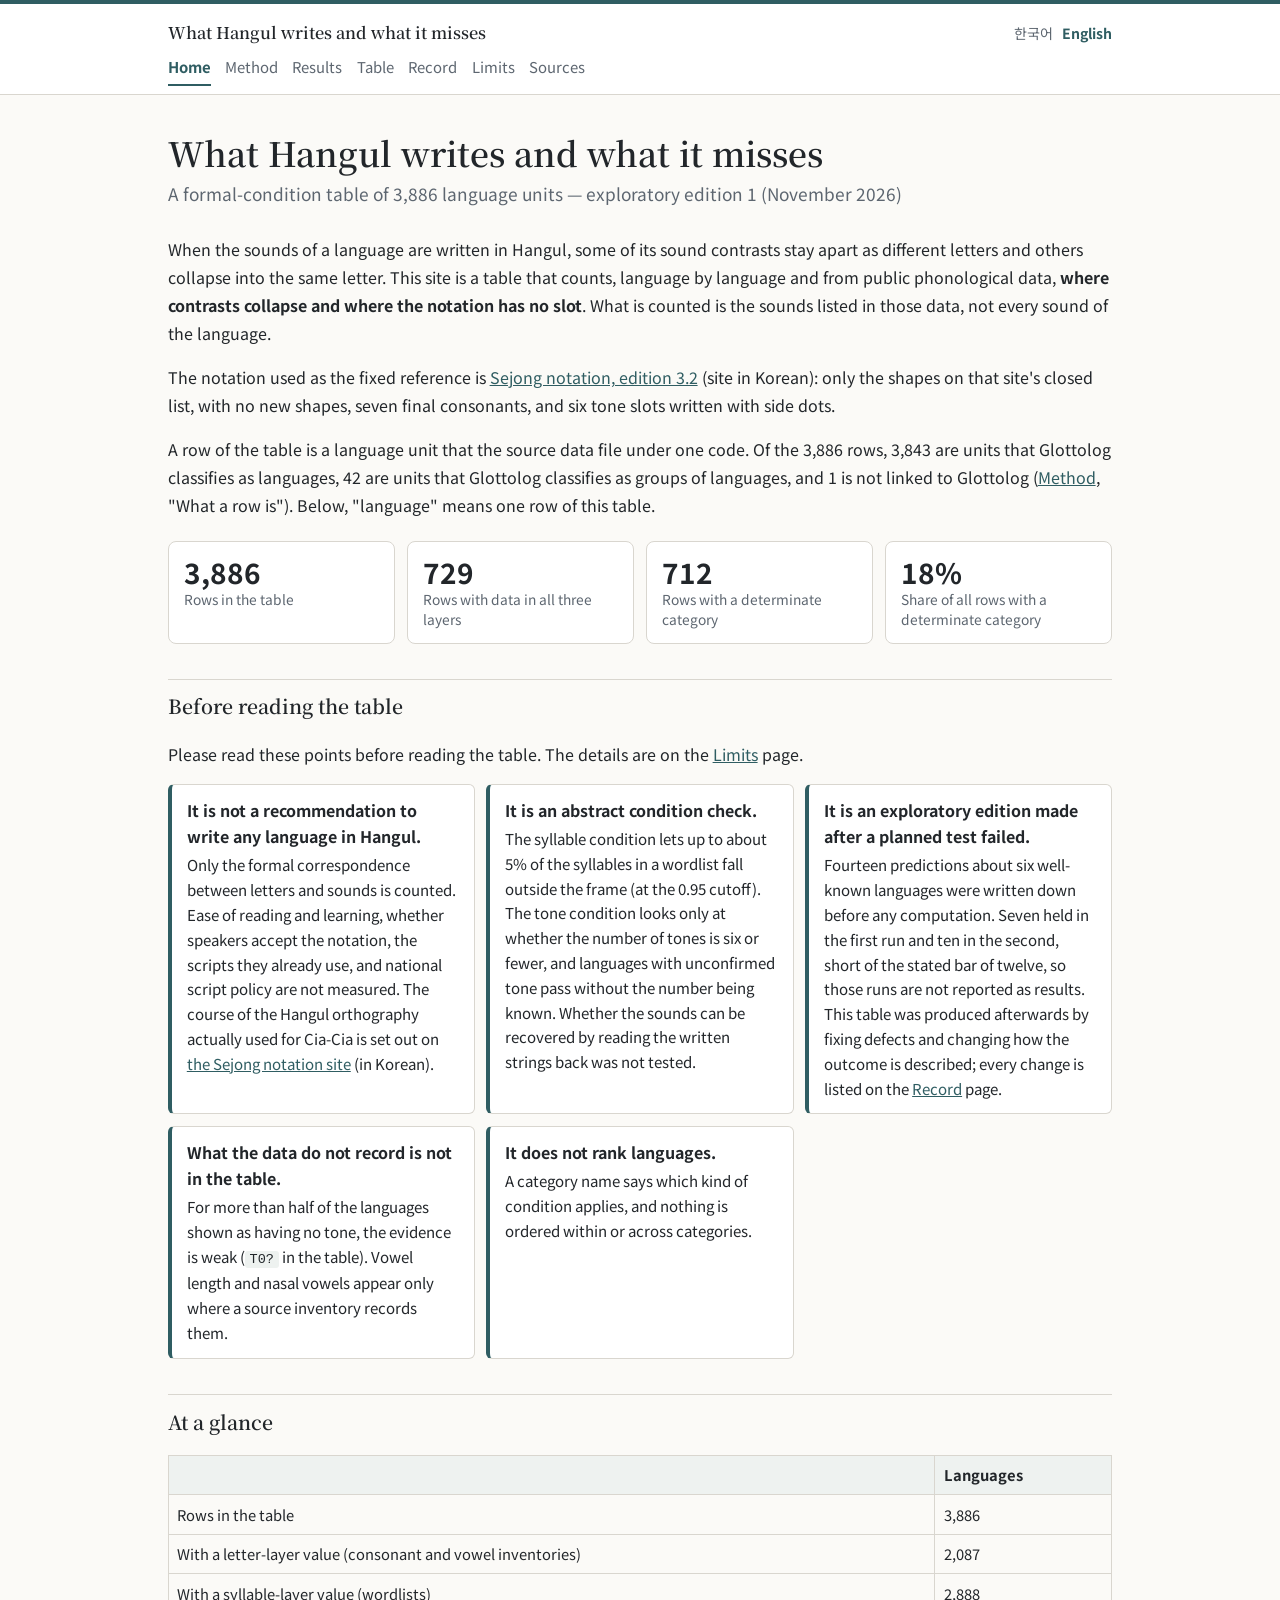
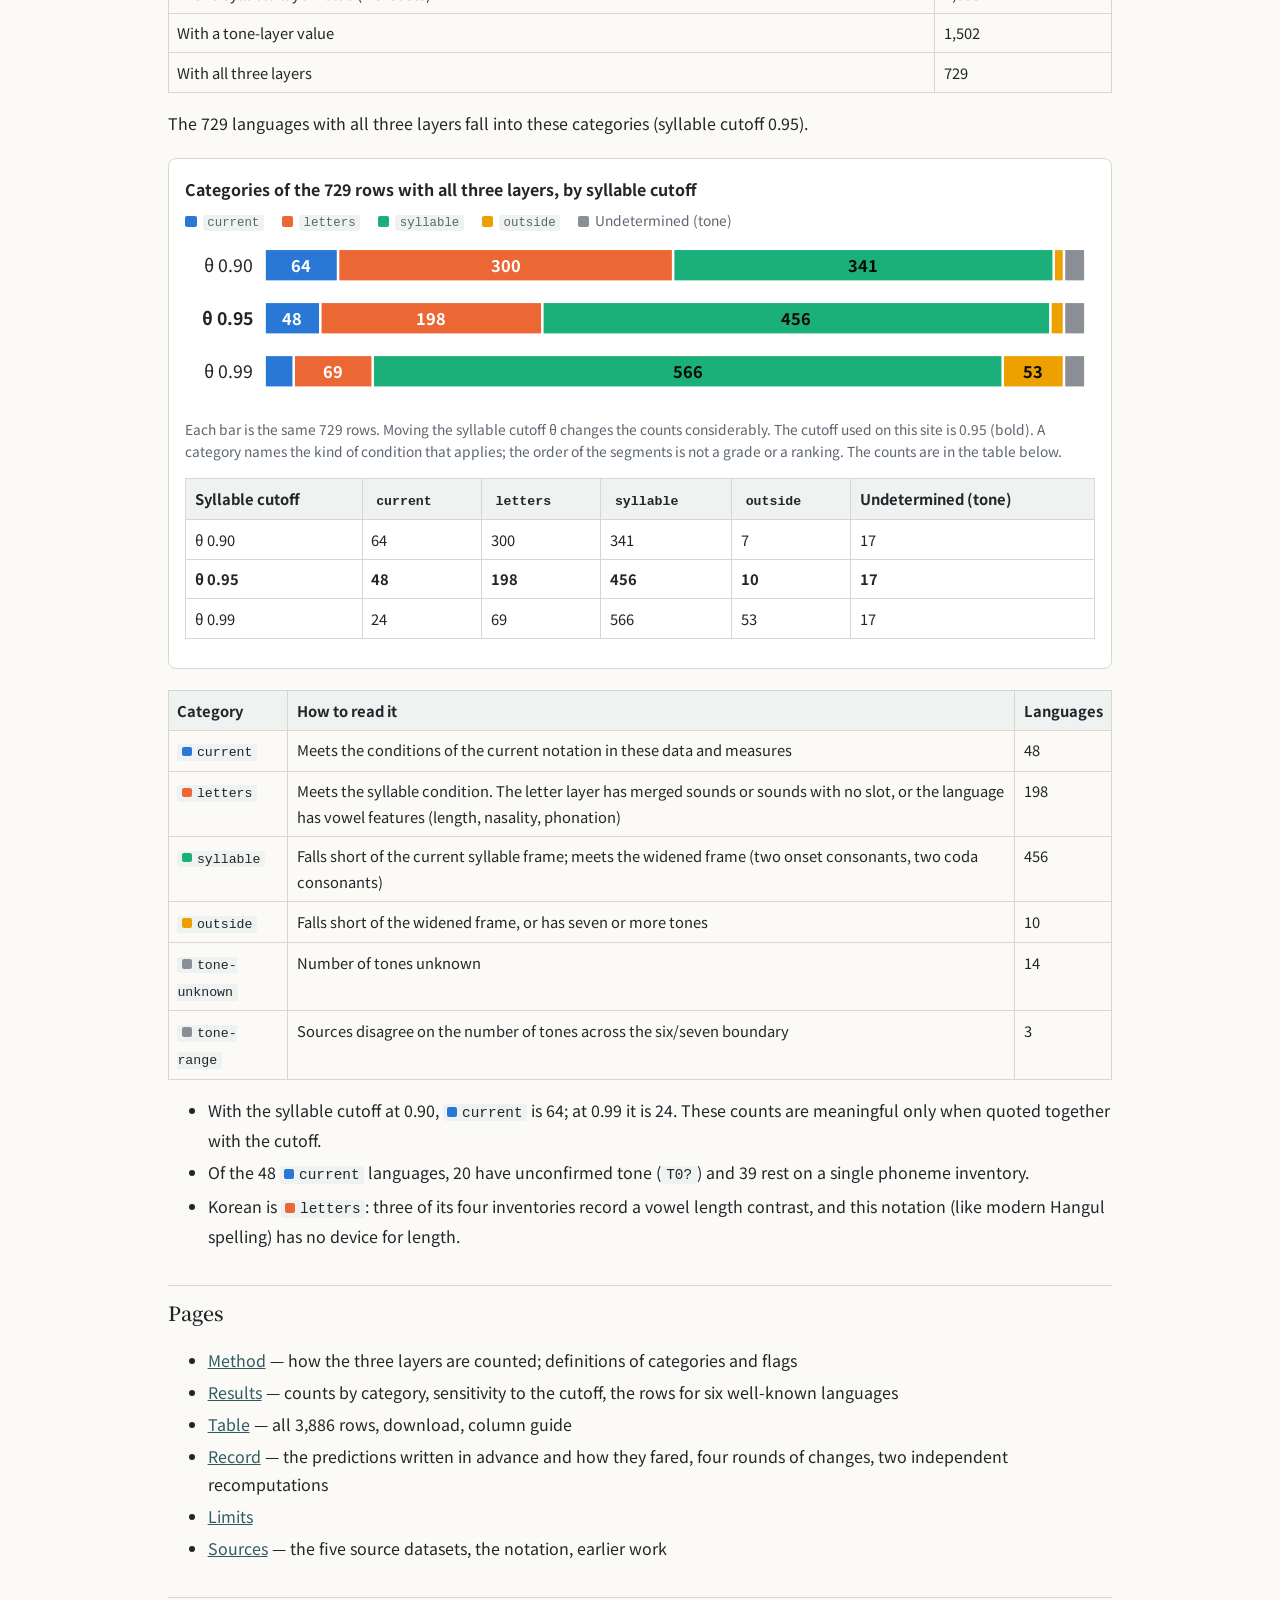
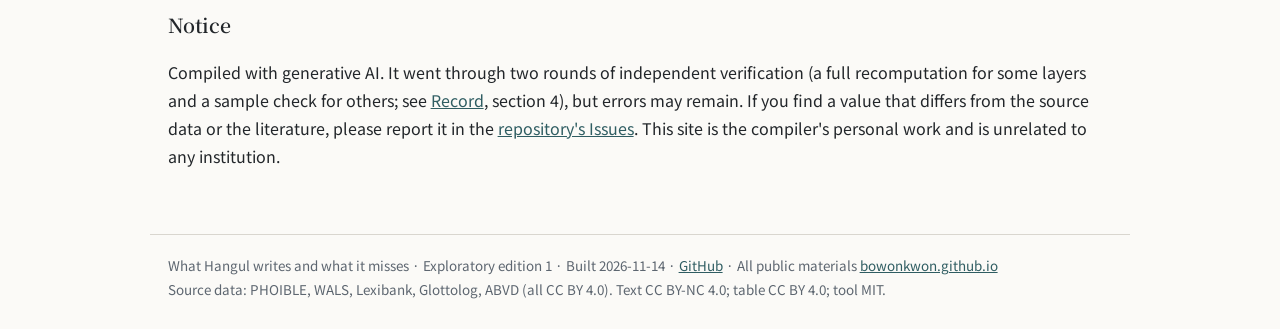
==== docs/en/index.html @ a4bf8be7 "Exploratory edition 1: formal-condition table of 3,886 language units Site (Korean and English), tab" ====
<!DOCTYPE html><html lang="en"><head><meta charset="utf-8"><meta name="viewport" content="width=device-width,initial-scale=1"><title>What Hangul writes and what it misses</title><link rel="preconnect" href="https://fonts.googleapis.com"><link rel="preconnect" href="https://fonts.gstatic.com" crossorigin><link href="https://fonts.googleapis.com/css2?family=Noto+Sans+KR:wght@400;700&family=Noto+Serif+KR:wght@600&display=swap" rel="stylesheet"><link rel="stylesheet" href="../assets/style.css"></head><body class="p-index"><header><div class="top"><a class="site" href="index.html">What Hangul writes and what it misses</a><span class="lang"><a href="../ko/index.html">한국어</a><a href="../en/index.html" class="on">English</a></span></div><nav><a href="index.html" class="on">Home</a><a href="method.html">Method</a><a href="results.html">Results</a><a href="table.html">Table</a><a href="record.html">Record</a><a href="limits.html">Limits</a><a href="sources.html">Sources</a></nav></header><main><h1>What Hangul writes and what it misses</h1><p class="sub">A formal-condition table of 3,886 language units — exploratory edition 1 (November 2026)</p><p>When the sounds of a language are written in Hangul, some of its sound contrasts stay apart as different letters and others collapse into the same letter. This site is a table that counts, language by language and from public phonological data, <strong>where contrasts collapse and where the notation has no slot</strong>. What is counted is the sounds listed in those data, not every sound of the language.</p>
<p>The notation used as the fixed reference is <a href="https://bowonkwon.github.io/Legal-Language-Handbooks/sejong/">Sejong notation, edition 3.2</a> (site in Korean): only the shapes on that site's closed list, with no new shapes, seven final consonants, and six tone slots written with side dots.</p>
<p>A row of the table is a language unit that the source data file under one code. Of the 3,886 rows, 3,843 are units that Glottolog classifies as languages, 42 are units that Glottolog classifies as groups of languages, and 1 is not linked to Glottolog (<a href="method.html">Method</a>, "What a row is"). Below, "language" means one row of this table.</p>
<div class="tiles"><div class="tile"><b>3,886</b><span>Rows in the table</span></div><div class="tile"><b>729</b><span>Rows with data in all three layers</span></div><div class="tile"><b>712</b><span>Rows with a determinate category</span></div><div class="tile"><b>18%</b><span>Share of all rows with a determinate category</span></div></div>
<h2>Before reading the table</h2>
<p>Please read these points before reading the table. The details are on the <a href="limits.html">Limits</a> page.</p>
<ul class="cards">
<li><strong>It is not a recommendation to write any language in Hangul.</strong> Only the formal correspondence between letters and sounds is counted. Ease of reading and learning, whether speakers accept the notation, the scripts they already use, and national script policy are not measured. The course of the Hangul orthography actually used for Cia-Cia is set out on <a href="https://bowonkwon.github.io/Legal-Language-Handbooks/sejong/geokkuro.html">the Sejong notation site</a> (in Korean).</li>
<li><strong>It is an abstract condition check.</strong> The syllable condition lets up to about 5% of the syllables in a wordlist fall outside the frame (at the 0.95 cutoff). The tone condition looks only at whether the number of tones is six or fewer, and languages with unconfirmed tone pass without the number being known. Whether the sounds can be recovered by reading the written strings back was not tested.</li>
<li><strong>It is an exploratory edition made after a planned test failed.</strong> Fourteen predictions about six well-known languages were written down before any computation. Seven held in the first run and ten in the second, short of the stated bar of twelve, so those runs are not reported as results. This table was produced afterwards by fixing defects and changing how the outcome is described; every change is listed on the <a href="record.html">Record</a> page.</li>
<li><strong>What the data do not record is not in the table.</strong> For more than half of the languages shown as having no tone, the evidence is weak (<code>T0?</code> in the table). Vowel length and nasal vowels appear only where a source inventory records them.</li>
<li><strong>It does not rank languages.</strong> A category name says which kind of condition applies, and nothing is ordered within or across categories.</li>
</ul>
<h2>At a glance</h2>
<div class="tw"><table>
<thead>
<tr>
<th></th>
<th>Languages</th>
</tr>
</thead>
<tbody>
<tr>
<td>Rows in the table</td>
<td>3,886</td>
</tr>
<tr>
<td>With a letter-layer value (consonant and vowel inventories)</td>
<td>2,087</td>
</tr>
<tr>
<td>With a syllable-layer value (wordlists)</td>
<td>2,888</td>
</tr>
<tr>
<td>With a tone-layer value</td>
<td>1,502</td>
</tr>
<tr>
<td>With all three layers</td>
<td>729</td>
</tr>
</tbody>
</table></div>
<p>The 729 languages with all three layers fall into these categories (syllable cutoff 0.95).</p>
<div class="fig"><h3>Categories of the 729 rows with all three layers, by syllable cutoff</h3><div class="legend"><span><i class="sw" style="background:#2a78d6"></i><code>current</code></span><span><i class="sw" style="background:#eb6834"></i><code>letters</code></span><span><i class="sw" style="background:#1baf7a"></i><code>syllable</code></span><span><i class="sw" style="background:#eda100"></i><code>outside</code></span><span><i class="sw" style="background:#8a8f96"></i>Undetermined (tone)</span></div><svg viewBox="0 0 720 130" role="img" aria-label="Categories of the 729 rows with all three layers, by syllable cutoff"><text x="54" y="21.0" text-anchor="end" font-size="14" fill="#22262a">θ 0.90</text><rect x="64.000" y="4" width="56.187" height="24" fill="#2a78d6"><title>current: 64 (θ 0.90)</title></rect><text x="92.1" y="21.0" text-anchor="middle" font-size="13" font-weight="700" fill="#ffffff" pointer-events="none">64</text><rect x="122.187" y="4" width="263.374" height="24" fill="#eb6834"><title>letters: 300 (θ 0.90)</title></rect><text x="253.9" y="21.0" text-anchor="middle" font-size="13" font-weight="700" fill="#ffffff" pointer-events="none">300</text><rect x="387.561" y="4" width="299.369" height="24" fill="#1baf7a"><title>syllable: 341 (θ 0.90)</title></rect><text x="537.2" y="21.0" text-anchor="middle" font-size="13" font-weight="700" fill="#0b0b0b" pointer-events="none">341</text><rect x="688.930" y="4" width="6.145" height="24" fill="#eda100"><title>outside: 7 (θ 0.90)</title></rect><rect x="697.075" y="4" width="14.925" height="24" fill="#8a8f96"><title>Undetermined (tone): 17 (θ 0.90)</title></rect><text x="54" y="63.0" text-anchor="end" font-size="14" fill="#22262a" font-weight="700">θ 0.95</text><rect x="64.000" y="46" width="42.140" height="24" fill="#2a78d6"><title>current: 48 (θ 0.95)</title></rect><text x="85.1" y="63.0" text-anchor="middle" font-size="13" font-weight="700" fill="#ffffff" pointer-events="none">48</text><rect x="108.140" y="46" width="173.827" height="24" fill="#eb6834"><title>letters: 198 (θ 0.95)</title></rect><text x="195.1" y="63.0" text-anchor="middle" font-size="13" font-weight="700" fill="#ffffff" pointer-events="none">198</text><rect x="283.967" y="46" width="400.329" height="24" fill="#1baf7a"><title>syllable: 456 (θ 0.95)</title></rect><text x="484.1" y="63.0" text-anchor="middle" font-size="13" font-weight="700" fill="#0b0b0b" pointer-events="none">456</text><rect x="686.296" y="46" width="8.779" height="24" fill="#eda100"><title>outside: 10 (θ 0.95)</title></rect><rect x="697.075" y="46" width="14.925" height="24" fill="#8a8f96"><title>Undetermined (tone): 17 (θ 0.95)</title></rect><text x="54" y="105.0" text-anchor="end" font-size="14" fill="#22262a">θ 0.99</text><rect x="64.000" y="88" width="21.070" height="24" fill="#2a78d6"><title>current: 24 (θ 0.99)</title></rect><rect x="87.070" y="88" width="60.576" height="24" fill="#eb6834"><title>letters: 69 (θ 0.99)</title></rect><text x="117.4" y="105.0" text-anchor="middle" font-size="13" font-weight="700" fill="#ffffff" pointer-events="none">69</text><rect x="149.646" y="88" width="496.900" height="24" fill="#1baf7a"><title>syllable: 566 (θ 0.99)</title></rect><text x="398.1" y="105.0" text-anchor="middle" font-size="13" font-weight="700" fill="#0b0b0b" pointer-events="none">566</text><rect x="648.546" y="88" width="46.529" height="24" fill="#eda100"><title>outside: 53 (θ 0.99)</title></rect><text x="671.8" y="105.0" text-anchor="middle" font-size="13" font-weight="700" fill="#0b0b0b" pointer-events="none">53</text><rect x="697.075" y="88" width="14.925" height="24" fill="#8a8f96"><title>Undetermined (tone): 17 (θ 0.99)</title></rect></svg><p class="cap">Each bar is the same 729 rows. Moving the syllable cutoff θ changes the counts considerably. The cutoff used on this site is 0.95 (bold). A category names the kind of condition that applies; the order of the segments is not a grade or a ranking. The counts are in the table below.</p><div class="tw"><table><thead><tr><th>Syllable cutoff</th><th><code>current</code></th><th><code>letters</code></th><th><code>syllable</code></th><th><code>outside</code></th><th>Undetermined (tone)</th></tr></thead><tbody><tr><td>θ 0.90</td><td>64</td><td>300</td><td>341</td><td>7</td><td>17</td></tr><tr><td><strong>θ 0.95</strong></td><td><strong>48</strong></td><td><strong>198</strong></td><td><strong>456</strong></td><td><strong>10</strong></td><td><strong>17</strong></td></tr><tr><td>θ 0.99</td><td>24</td><td>69</td><td>566</td><td>53</td><td>17</td></tr></tbody></table></div></div>
<div class="tw"><table>
<thead>
<tr>
<th>Category</th>
<th>How to read it</th>
<th>Languages</th>
</tr>
</thead>
<tbody>
<tr>
<td><code class="cat c-current">current</code></td>
<td>Meets the conditions of the current notation in these data and measures</td>
<td>48</td>
</tr>
<tr>
<td><code class="cat c-letters">letters</code></td>
<td>Meets the syllable condition. The letter layer has merged sounds or sounds with no slot, or the language has vowel features (length, nasality, phonation)</td>
<td>198</td>
</tr>
<tr>
<td><code class="cat c-syllable">syllable</code></td>
<td>Falls short of the current syllable frame; meets the widened frame (two onset consonants, two coda consonants)</td>
<td>456</td>
</tr>
<tr>
<td><code class="cat c-outside">outside</code></td>
<td>Falls short of the widened frame, or has seven or more tones</td>
<td>10</td>
</tr>
<tr>
<td><code class="cat c-tone-unknown">tone-unknown</code></td>
<td>Number of tones unknown</td>
<td>14</td>
</tr>
<tr>
<td><code class="cat c-tone-range">tone-range</code></td>
<td>Sources disagree on the number of tones across the six/seven boundary</td>
<td>3</td>
</tr>
</tbody>
</table></div>
<ul>
<li>With the syllable cutoff at 0.90, <code class="cat c-current">current</code> is 64; at 0.99 it is 24. These counts are meaningful only when quoted together with the cutoff.</li>
<li>Of the 48 <code class="cat c-current">current</code> languages, 20 have unconfirmed tone (<code>T0?</code>) and 39 rest on a single phoneme inventory.</li>
<li>Korean is <code class="cat c-letters">letters</code>: three of its four inventories record a vowel length contrast, and this notation (like modern Hangul spelling) has no device for length.</li>
</ul>
<h2>Pages</h2>
<ul>
<li><a href="method.html">Method</a> — how the three layers are counted; definitions of categories and flags</li>
<li><a href="results.html">Results</a> — counts by category, sensitivity to the cutoff, the rows for six well-known languages</li>
<li><a href="table.html">Table</a> — all 3,886 rows, download, column guide</li>
<li><a href="record.html">Record</a> — the predictions written in advance and how they fared, four rounds of changes, two independent recomputations</li>
<li><a href="limits.html">Limits</a></li>
<li><a href="sources.html">Sources</a> — the five source datasets, the notation, earlier work</li>
</ul>
<h2>Notice</h2>
<p>Compiled with generative AI. It went through two rounds of independent verification (a full recomputation for some layers and a sample check for others; see <a href="record.html">Record</a>, section 4), but errors may remain. If you find a value that differs from the source data or the literature, please report it in the <a href="https://github.com/BowonKwon/Hangul-Notation-Conditions/issues">repository's Issues</a>. This site is the compiler's personal work and is unrelated to any institution.</p></main><footer>What Hangul writes and what it misses · Exploratory edition 1 · Built 2026-11-14 · <a href="https://github.com/BowonKwon/Hangul-Notation-Conditions">GitHub</a> · All public materials <a href="https://bowonkwon.github.io/en/">bowonkwon.github.io</a><br>Source data: PHOIBLE, WALS, Lexibank, Glottolog, ABVD (all CC BY 4.0). Text CC BY-NC 4.0; table CC BY 4.0; tool MIT.</footer></body></html>
---- docs/assets/style.css ----
:root{--bg:#fbfaf7;--fg:#22262a;--mut:#5d6670;--line:#d9d6cf;--acc:#2f5d62;--soft:#eef2f0;--warn:#7a4b12}
*{box-sizing:border-box}html{-webkit-text-size-adjust:100%}
body{margin:0;background:var(--bg);color:var(--fg);font-family:'Noto Sans KR',system-ui,-apple-system,'Segoe UI',sans-serif;line-height:1.75;font-size:16px}
header{border-bottom:1px solid var(--line);background:#fff}
.top{max-width:980px;margin:0 auto;padding:.9rem 1.1rem .2rem;display:flex;flex-wrap:wrap;gap:.4rem 1rem;align-items:baseline;justify-content:space-between}
.top .site{font-family:'Noto Serif KR',serif;font-weight:600;font-size:1.02rem;color:var(--fg);text-decoration:none}
.top .lang a{color:var(--mut);font-size:.88rem;text-decoration:none;margin-left:.6rem}.top .lang a.on{color:var(--acc);font-weight:700}
nav{max-width:980px;margin:0 auto;padding:0 1.1rem .5rem;display:flex;flex-wrap:wrap;gap:.1rem .9rem}
nav a{color:var(--mut);text-decoration:none;font-size:.93rem;padding:.25rem 0;border-bottom:2px solid transparent}
nav a.on{color:var(--acc);border-bottom-color:var(--acc);font-weight:700}
main{max-width:980px;margin:0 auto;padding:1.4rem 1.1rem 3rem}
h1{font-family:'Noto Serif KR',serif;font-weight:600;font-size:1.7rem;line-height:1.35;margin:.4rem 0 .2rem}
.sub{color:var(--mut);margin:0 0 1.6rem}
h2{font-family:'Noto Serif KR',serif;font-weight:600;font-size:1.22rem;margin:2.2rem 0 .6rem;padding-top:.6rem;border-top:1px solid var(--line)}
a{color:var(--acc)}code{background:var(--soft);padding:.05rem .3rem;border-radius:3px;font-size:.9em;font-family:ui-monospace,Consolas,monospace;word-break:break-word}
.tw{overflow-x:auto;margin:1rem 0}table{border-collapse:collapse;font-size:.92rem;min-width:100%}
th,td{border:1px solid var(--line);padding:.4rem .55rem;text-align:left;vertical-align:top}th{background:var(--soft);font-weight:700}
li{margin:.25rem 0}strong{font-weight:700}
footer{max-width:980px;margin:0 auto;padding:1.2rem 1.1rem 2.5rem;color:var(--mut);font-size:.84rem;border-top:1px solid var(--line)}
.ctl{display:flex;flex-wrap:wrap;gap:.5rem .8rem;align-items:center;margin:1rem 0 .4rem;font-size:.9rem}
.ctl input[type=search],.ctl select{font:inherit;padding:.3rem .45rem;border:1px solid var(--line);border-radius:4px;background:#fff;max-width:100%}
.ctl button{font:inherit;padding:.3rem .7rem;border:1px solid var(--line);border-radius:4px;background:#fff;cursor:pointer}
#tinfo{color:var(--mut);font-size:.86rem;margin:.2rem 0 .4rem}#tbl td{white-space:nowrap;font-size:.84rem}#tbl td.w{white-space:normal;min-width:11rem}
header{border-top:4px solid var(--acc)}
.p-index h1{font-size:2.1rem;margin-top:.8rem}.p-index .sub{font-size:1.05rem}
.p-index main>p:first-of-type{font-size:1.08rem}
.tiles{display:grid;grid-template-columns:repeat(auto-fit,minmax(160px,1fr));gap:.7rem;margin:1.4rem 0}
.tile{background:#fff;border:1px solid var(--line);border-radius:8px;padding:.8rem .95rem}
.tile b{display:block;font-size:1.75rem;font-weight:700;line-height:1.25;font-variant-numeric:tabular-nums;color:var(--fg)}
.tile span{color:var(--mut);font-size:.86rem;line-height:1.45;display:block}
ul.cards{list-style:none;padding:0;margin:1rem 0;display:grid;grid-template-columns:repeat(auto-fit,minmax(290px,1fr));gap:.7rem}
ul.cards li{background:#fff;border:1px solid var(--line);border-left:4px solid var(--acc);border-radius:6px;padding:.75rem .95rem;margin:0;font-size:.94rem;line-height:1.65}
ul.cards li>strong:first-child{display:block;margin-bottom:.25rem;font-size:1rem}
.fig{background:#fff;border:1px solid var(--line);border-radius:8px;padding:1rem 1.05rem .85rem;margin:1.3rem 0}
.fig h3{margin:0 0 .35rem;font-size:1rem;font-weight:700}
.fig svg{display:block;width:100%;height:auto}
.fig .cap{color:var(--mut);font-size:.86rem;margin:.6rem 0 0;line-height:1.6}
.legend{display:flex;flex-wrap:wrap;gap:.25rem 1.1rem;font-size:.86rem;color:var(--mut);margin:.2rem 0 .6rem}
.sw{display:inline-block;width:.72rem;height:.72rem;border-radius:2px;margin-right:.35rem;vertical-align:-1px}.sw.dot{border-radius:50%}.sw.dot.sm{width:.5rem;height:.5rem}
.mrow{margin:.5rem 0}.mtop{display:flex;justify-content:space-between;gap:1rem;font-size:.92rem}.mtop .v{font-variant-numeric:tabular-nums;font-weight:700}
.track{background:var(--soft);height:14px;border-radius:0 4px 4px 0;margin-top:.15rem}.bar{background:#2a78d6;height:14px;border-radius:0 4px 4px 0}
code.cat::before{content:'';display:inline-block;width:.6rem;height:.6rem;border-radius:2px;margin-right:.32rem;background:var(--c,#c9ccd0)}
.c-current{--c:#2a78d6}.c-letters{--c:#eb6834}.c-syllable{--c:#1baf7a}.c-outside{--c:#eda100}.c-tone-unknown,.c-tone-range{--c:#8a8f96}.c-partial{--c:#c9ccd0}
@media (max-width:480px){h1{font-size:1.4rem}body{font-size:15px}.p-index h1{font-size:1.55rem}.tile b{font-size:1.4rem}}
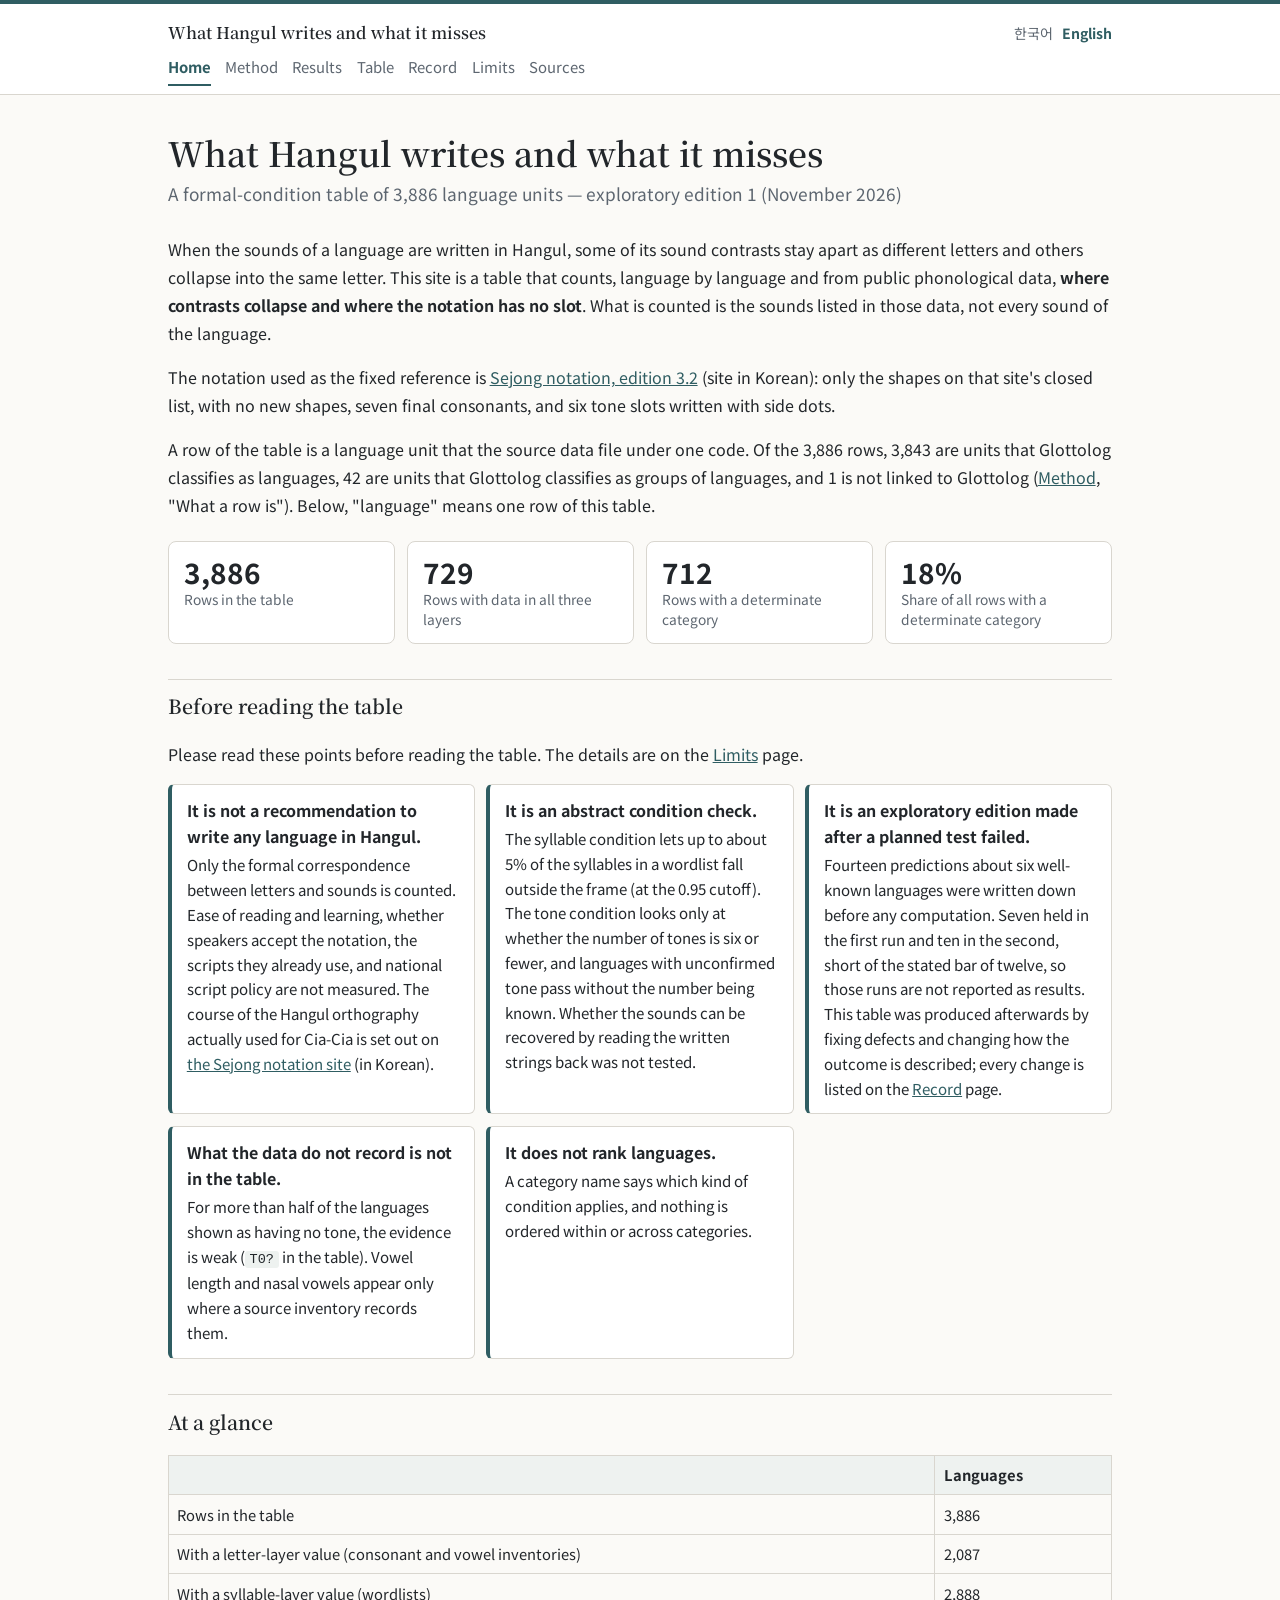
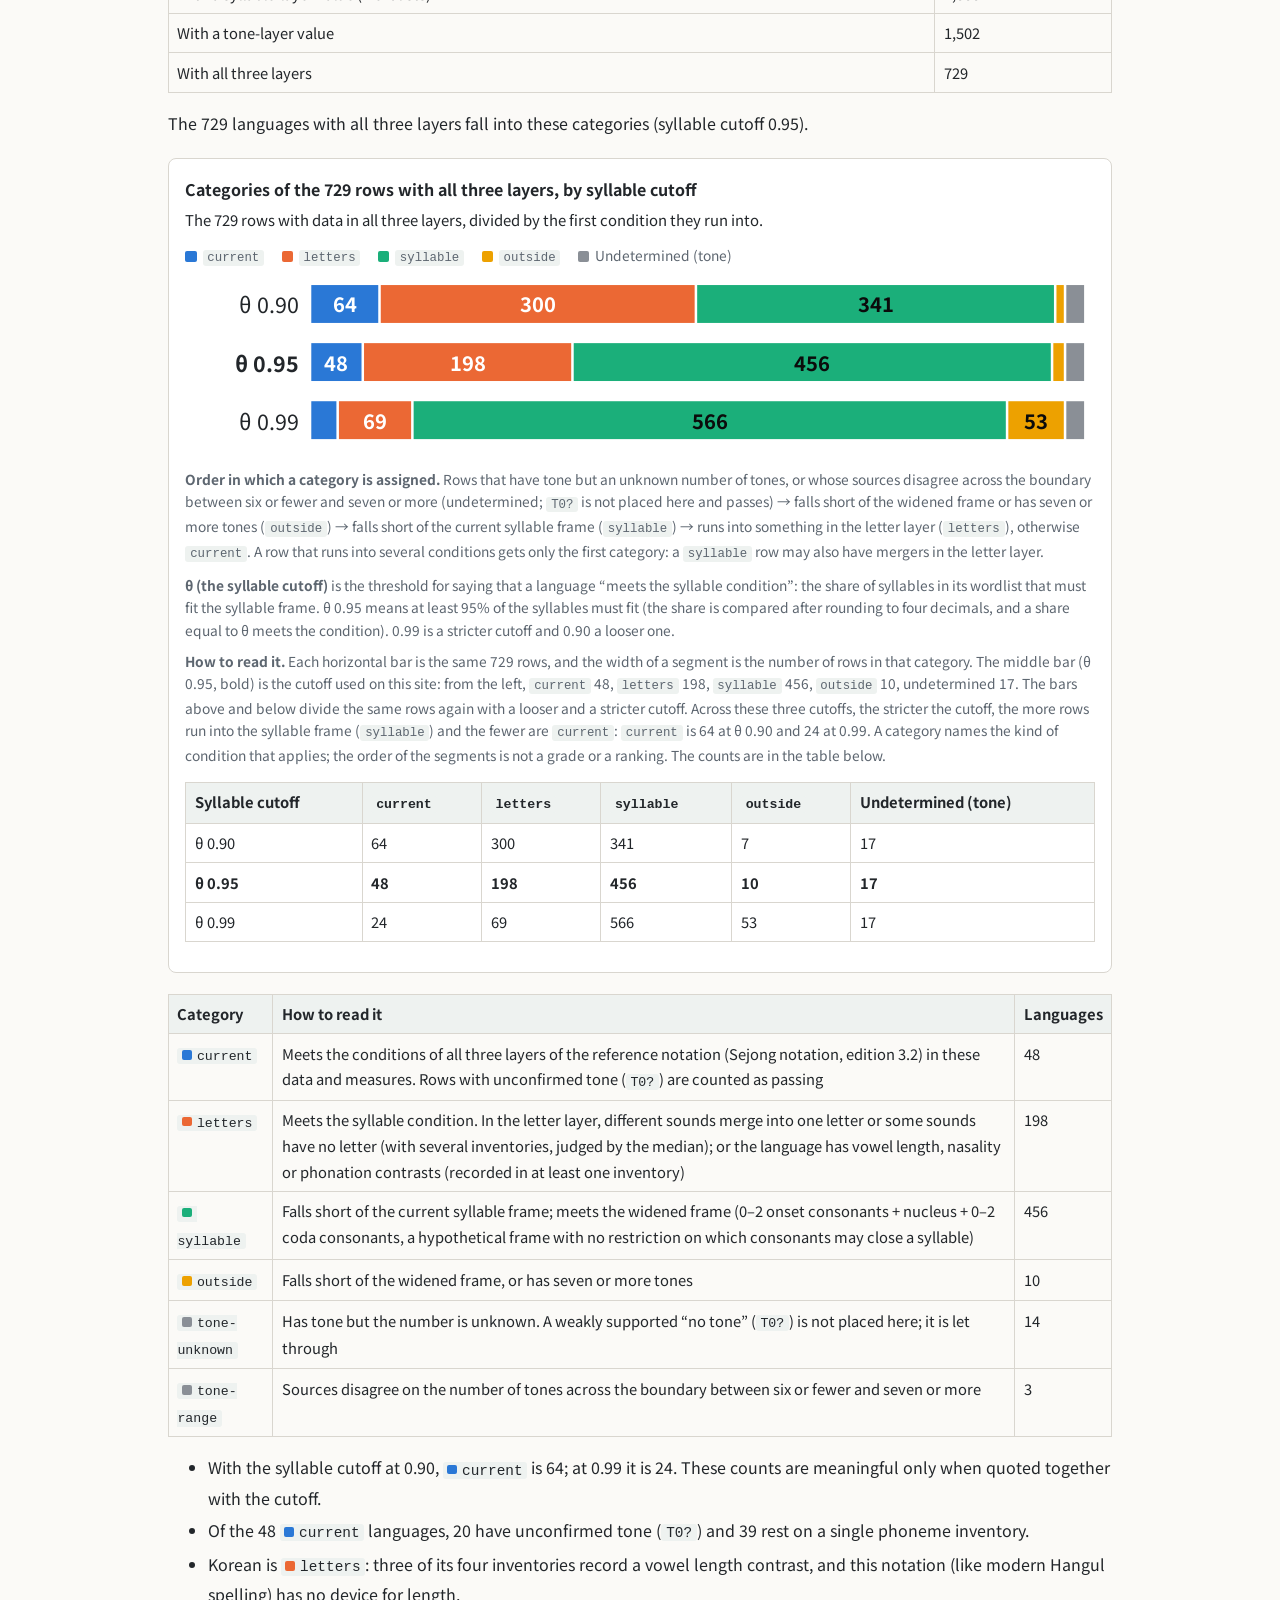
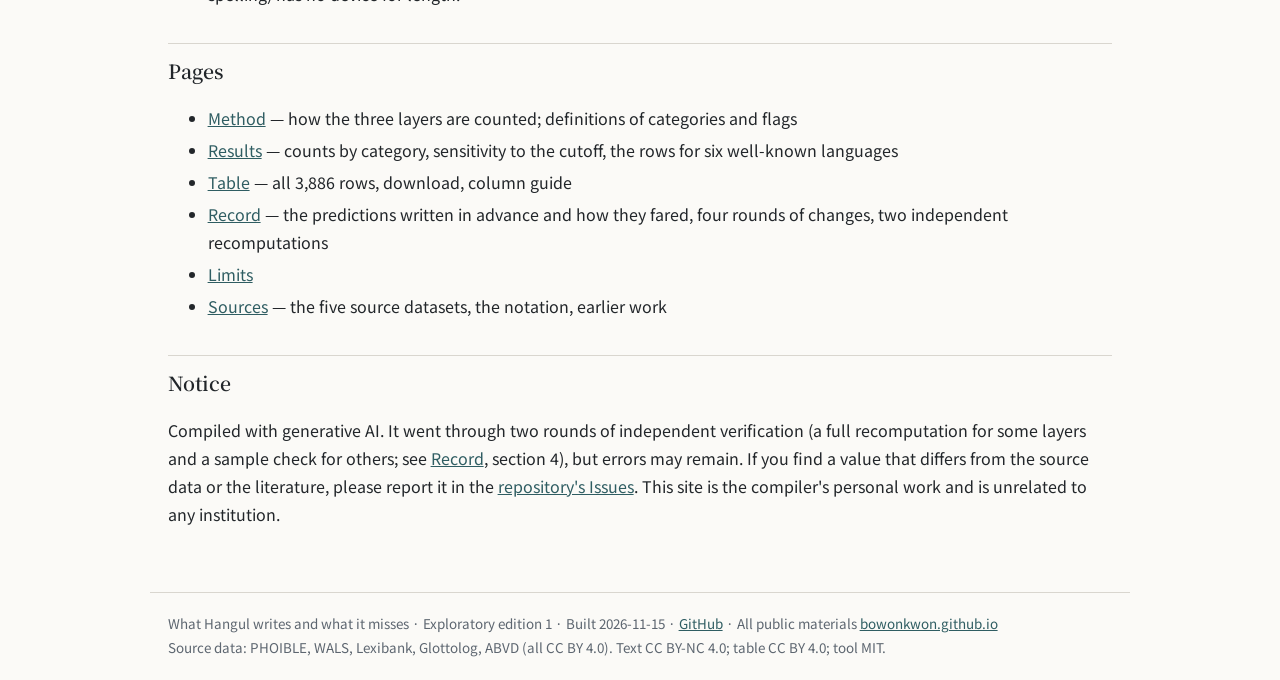
==== commit 78b81a2d: "Chart explanations: what each layer looks at, legend glosses and the order in which categories are a" ====
--- a/docs/en/index.html
+++ b/docs/en/index.html
@@ -43,7 +43,7 @@
 </tbody>
 </table></div>
 <p>The 729 languages with all three layers fall into these categories (syllable cutoff 0.95).</p>
-<div class="fig"><h3>Categories of the 729 rows with all three layers, by syllable cutoff</h3><div class="legend"><span><i class="sw" style="background:#2a78d6"></i><code>current</code></span><span><i class="sw" style="background:#eb6834"></i><code>letters</code></span><span><i class="sw" style="background:#1baf7a"></i><code>syllable</code></span><span><i class="sw" style="background:#eda100"></i><code>outside</code></span><span><i class="sw" style="background:#8a8f96"></i>Undetermined (tone)</span></div><svg viewBox="0 0 720 130" role="img" aria-label="Categories of the 729 rows with all three layers, by syllable cutoff"><text x="54" y="21.0" text-anchor="end" font-size="14" fill="#22262a">θ 0.90</text><rect x="64.000" y="4" width="56.187" height="24" fill="#2a78d6"><title>current: 64 (θ 0.90)</title></rect><text x="92.1" y="21.0" text-anchor="middle" font-size="13" font-weight="700" fill="#ffffff" pointer-events="none">64</text><rect x="122.187" y="4" width="263.374" height="24" fill="#eb6834"><title>letters: 300 (θ 0.90)</title></rect><text x="253.9" y="21.0" text-anchor="middle" font-size="13" font-weight="700" fill="#ffffff" pointer-events="none">300</text><rect x="387.561" y="4" width="299.369" height="24" fill="#1baf7a"><title>syllable: 341 (θ 0.90)</title></rect><text x="537.2" y="21.0" text-anchor="middle" font-size="13" font-weight="700" fill="#0b0b0b" pointer-events="none">341</text><rect x="688.930" y="4" width="6.145" height="24" fill="#eda100"><title>outside: 7 (θ 0.90)</title></rect><rect x="697.075" y="4" width="14.925" height="24" fill="#8a8f96"><title>Undetermined (tone): 17 (θ 0.90)</title></rect><text x="54" y="63.0" text-anchor="end" font-size="14" fill="#22262a" font-weight="700">θ 0.95</text><rect x="64.000" y="46" width="42.140" height="24" fill="#2a78d6"><title>current: 48 (θ 0.95)</title></rect><text x="85.1" y="63.0" text-anchor="middle" font-size="13" font-weight="700" fill="#ffffff" pointer-events="none">48</text><rect x="108.140" y="46" width="173.827" height="24" fill="#eb6834"><title>letters: 198 (θ 0.95)</title></rect><text x="195.1" y="63.0" text-anchor="middle" font-size="13" font-weight="700" fill="#ffffff" pointer-events="none">198</text><rect x="283.967" y="46" width="400.329" height="24" fill="#1baf7a"><title>syllable: 456 (θ 0.95)</title></rect><text x="484.1" y="63.0" text-anchor="middle" font-size="13" font-weight="700" fill="#0b0b0b" pointer-events="none">456</text><rect x="686.296" y="46" width="8.779" height="24" fill="#eda100"><title>outside: 10 (θ 0.95)</title></rect><rect x="697.075" y="46" width="14.925" height="24" fill="#8a8f96"><title>Undetermined (tone): 17 (θ 0.95)</title></rect><text x="54" y="105.0" text-anchor="end" font-size="14" fill="#22262a">θ 0.99</text><rect x="64.000" y="88" width="21.070" height="24" fill="#2a78d6"><title>current: 24 (θ 0.99)</title></rect><rect x="87.070" y="88" width="60.576" height="24" fill="#eb6834"><title>letters: 69 (θ 0.99)</title></rect><text x="117.4" y="105.0" text-anchor="middle" font-size="13" font-weight="700" fill="#ffffff" pointer-events="none">69</text><rect x="149.646" y="88" width="496.900" height="24" fill="#1baf7a"><title>syllable: 566 (θ 0.99)</title></rect><text x="398.1" y="105.0" text-anchor="middle" font-size="13" font-weight="700" fill="#0b0b0b" pointer-events="none">566</text><rect x="648.546" y="88" width="46.529" height="24" fill="#eda100"><title>outside: 53 (θ 0.99)</title></rect><text x="671.8" y="105.0" text-anchor="middle" font-size="13" font-weight="700" fill="#0b0b0b" pointer-events="none">53</text><rect x="697.075" y="88" width="14.925" height="24" fill="#8a8f96"><title>Undetermined (tone): 17 (θ 0.99)</title></rect></svg><p class="cap">Each bar is the same 729 rows. Moving the syllable cutoff θ changes the counts considerably. The cutoff used on this site is 0.95 (bold). A category names the kind of condition that applies; the order of the segments is not a grade or a ranking. The counts are in the table below.</p><div class="tw"><table><thead><tr><th>Syllable cutoff</th><th><code>current</code></th><th><code>letters</code></th><th><code>syllable</code></th><th><code>outside</code></th><th>Undetermined (tone)</th></tr></thead><tbody><tr><td>θ 0.90</td><td>64</td><td>300</td><td>341</td><td>7</td><td>17</td></tr><tr><td><strong>θ 0.95</strong></td><td><strong>48</strong></td><td><strong>198</strong></td><td><strong>456</strong></td><td><strong>10</strong></td><td><strong>17</strong></td></tr><tr><td>θ 0.99</td><td>24</td><td>69</td><td>566</td><td>53</td><td>17</td></tr></tbody></table></div></div>
+<div class="fig"><h3>Categories of the 729 rows with all three layers, by syllable cutoff</h3><p class="lead">The 729 rows with data in all three layers, divided by the first condition they run into.</p><div class="legend"><span><i class="sw" style="background:#2a78d6"></i><code>current</code></span><span><i class="sw" style="background:#eb6834"></i><code>letters</code></span><span><i class="sw" style="background:#1baf7a"></i><code>syllable</code></span><span><i class="sw" style="background:#eda100"></i><code>outside</code></span><span><i class="sw" style="background:#8a8f96"></i>Undetermined (tone)</span></div><svg class="cat" viewBox="0 0 720 142" role="img" aria-label="Categories of the 729 rows with all three layers, by syllable cutoff"><text x="90" y="19.0" dominant-baseline="central" text-anchor="end" font-size="17" fill="#22262a">θ 0.90</text><rect x="100.000" y="4" width="53.026" height="30" fill="#2a78d6"><title>current: 64 (θ 0.90)</title></rect><text x="126.5" y="19.0" dominant-baseline="central" text-anchor="middle" font-size="16" font-weight="700" fill="#ffffff" pointer-events="none">64</text><rect x="155.026" y="4" width="248.560" height="30" fill="#eb6834"><title>letters: 300 (θ 0.90)</title></rect><text x="279.3" y="19.0" dominant-baseline="central" text-anchor="middle" font-size="16" font-weight="700" fill="#ffffff" pointer-events="none">300</text><rect x="405.586" y="4" width="282.529" height="30" fill="#1baf7a"><title>syllable: 341 (θ 0.90)</title></rect><text x="546.9" y="19.0" dominant-baseline="central" text-anchor="middle" font-size="16" font-weight="700" fill="#0b0b0b" pointer-events="none">341</text><rect x="690.115" y="4" width="5.800" height="30" fill="#eda100"><title>outside: 7 (θ 0.90)</title></rect><rect x="697.915" y="4" width="14.085" height="30" fill="#8a8f96"><title>Undetermined (tone): 17 (θ 0.90)</title></rect><text x="90" y="65.0" dominant-baseline="central" text-anchor="end" font-size="17" fill="#22262a" font-weight="700">θ 0.95</text><rect x="100.000" y="50" width="39.770" height="30" fill="#2a78d6"><title>current: 48 (θ 0.95)</title></rect><text x="119.9" y="65.0" dominant-baseline="central" text-anchor="middle" font-size="16" font-weight="700" fill="#ffffff" pointer-events="none">48</text><rect x="141.770" y="50" width="164.049" height="30" fill="#eb6834"><title>letters: 198 (θ 0.95)</title></rect><text x="223.8" y="65.0" dominant-baseline="central" text-anchor="middle" font-size="16" font-weight="700" fill="#ffffff" pointer-events="none">198</text><rect x="307.819" y="50" width="377.811" height="30" fill="#1baf7a"><title>syllable: 456 (θ 0.95)</title></rect><text x="496.7" y="65.0" dominant-baseline="central" text-anchor="middle" font-size="16" font-weight="700" fill="#0b0b0b" pointer-events="none">456</text><rect x="687.630" y="50" width="8.285" height="30" fill="#eda100"><title>outside: 10 (θ 0.95)</title></rect><rect x="697.915" y="50" width="14.085" height="30" fill="#8a8f96"><title>Undetermined (tone): 17 (θ 0.95)</title></rect><text x="90" y="111.0" dominant-baseline="central" text-anchor="end" font-size="17" fill="#22262a">θ 0.99</text><rect x="100.000" y="96" width="19.885" height="30" fill="#2a78d6"><title>current: 24 (θ 0.99)</title></rect><rect x="121.885" y="96" width="57.169" height="30" fill="#eb6834"><title>letters: 69 (θ 0.99)</title></rect><text x="150.5" y="111.0" dominant-baseline="central" text-anchor="middle" font-size="16" font-weight="700" fill="#ffffff" pointer-events="none">69</text><rect x="181.053" y="96" width="468.949" height="30" fill="#1baf7a"><title>syllable: 566 (θ 0.99)</title></rect><text x="415.5" y="111.0" dominant-baseline="central" text-anchor="middle" font-size="16" font-weight="700" fill="#0b0b0b" pointer-events="none">566</text><rect x="652.003" y="96" width="43.912" height="30" fill="#eda100"><title>outside: 53 (θ 0.99)</title></rect><text x="674.0" y="111.0" dominant-baseline="central" text-anchor="middle" font-size="16" font-weight="700" fill="#0b0b0b" pointer-events="none">53</text><rect x="697.915" y="96" width="14.085" height="30" fill="#8a8f96"><title>Undetermined (tone): 17 (θ 0.99)</title></rect></svg><p class="cap"><strong>Order in which a category is assigned.</strong> Rows that have tone but an unknown number of tones, or whose sources disagree across the boundary between six or fewer and seven or more (undetermined; <code>T0?</code> is not placed here and passes) → falls short of the widened frame or has seven or more tones (<code>outside</code>) → falls short of the current syllable frame (<code>syllable</code>) → runs into something in the letter layer (<code>letters</code>), otherwise <code>current</code>. A row that runs into several conditions gets only the first category: a <code>syllable</code> row may also have mergers in the letter layer.</p><p class="cap"><strong>θ (the syllable cutoff)</strong> is the threshold for saying that a language “meets the syllable condition”: the share of syllables in its wordlist that must fit the syllable frame. θ 0.95 means at least 95% of the syllables must fit (the share is compared after rounding to four decimals, and a share equal to θ meets the condition). 0.99 is a stricter cutoff and 0.90 a looser one.</p><p class="cap"><strong>How to read it.</strong> Each horizontal bar is the same 729 rows, and the width of a segment is the number of rows in that category. The middle bar (θ 0.95, bold) is the cutoff used on this site: from the left, <code>current</code> 48, <code>letters</code> 198, <code>syllable</code> 456, <code>outside</code> 10, undetermined 17. The bars above and below divide the same rows again with a looser and a stricter cutoff. Across these three cutoffs, the stricter the cutoff, the more rows run into the syllable frame (<code>syllable</code>) and the fewer are <code>current</code>: <code>current</code> is 64 at θ 0.90 and 24 at 0.99. A category names the kind of condition that applies; the order of the segments is not a grade or a ranking. The counts are in the table below.</p><div class="tw"><table><thead><tr><th>Syllable cutoff</th><th><code>current</code></th><th><code>letters</code></th><th><code>syllable</code></th><th><code>outside</code></th><th>Undetermined (tone)</th></tr></thead><tbody><tr><td>θ 0.90</td><td>64</td><td>300</td><td>341</td><td>7</td><td>17</td></tr><tr><td><strong>θ 0.95</strong></td><td><strong>48</strong></td><td><strong>198</strong></td><td><strong>456</strong></td><td><strong>10</strong></td><td><strong>17</strong></td></tr><tr><td>θ 0.99</td><td>24</td><td>69</td><td>566</td><td>53</td><td>17</td></tr></tbody></table></div></div>
 <div class="tw"><table>
 <thead>
 <tr>
@@ -55,17 +55,17 @@
 <tbody>
 <tr>
 <td><code class="cat c-current">current</code></td>
-<td>Meets the conditions of the current notation in these data and measures</td>
+<td>Meets the conditions of all three layers of the reference notation (Sejong notation, edition 3.2) in these data and measures. Rows with unconfirmed tone (<code>T0?</code>) are counted as passing</td>
 <td>48</td>
 </tr>
 <tr>
 <td><code class="cat c-letters">letters</code></td>
-<td>Meets the syllable condition. The letter layer has merged sounds or sounds with no slot, or the language has vowel features (length, nasality, phonation)</td>
+<td>Meets the syllable condition. In the letter layer, different sounds merge into one letter or some sounds have no letter (with several inventories, judged by the median); or the language has vowel length, nasality or phonation contrasts (recorded in at least one inventory)</td>
 <td>198</td>
 </tr>
 <tr>
 <td><code class="cat c-syllable">syllable</code></td>
-<td>Falls short of the current syllable frame; meets the widened frame (two onset consonants, two coda consonants)</td>
+<td>Falls short of the current syllable frame; meets the widened frame (0–2 onset consonants + nucleus + 0–2 coda consonants, a hypothetical frame with no restriction on which consonants may close a syllable)</td>
 <td>456</td>
 </tr>
 <tr>
@@ -75,12 +75,12 @@
 </tr>
 <tr>
 <td><code class="cat c-tone-unknown">tone-unknown</code></td>
-<td>Number of tones unknown</td>
+<td>Has tone but the number is unknown. A weakly supported “no tone” (<code>T0?</code>) is not placed here; it is let through</td>
 <td>14</td>
 </tr>
 <tr>
 <td><code class="cat c-tone-range">tone-range</code></td>
-<td>Sources disagree on the number of tones across the six/seven boundary</td>
+<td>Sources disagree on the number of tones across the boundary between six or fewer and seven or more</td>
 <td>3</td>
 </tr>
 </tbody>
@@ -100,4 +100,4 @@
 <li><a href="sources.html">Sources</a> — the five source datasets, the notation, earlier work</li>
 </ul>
 <h2>Notice</h2>
-<p>Compiled with generative AI. It went through two rounds of independent verification (a full recomputation for some layers and a sample check for others; see <a href="record.html">Record</a>, section 4), but errors may remain. If you find a value that differs from the source data or the literature, please report it in the <a href="https://github.com/BowonKwon/Hangul-Notation-Conditions/issues">repository's Issues</a>. This site is the compiler's personal work and is unrelated to any institution.</p></main><footer>What Hangul writes and what it misses · Exploratory edition 1 · Built 2026-11-14 · <a href="https://github.com/BowonKwon/Hangul-Notation-Conditions">GitHub</a> · All public materials <a href="https://bowonkwon.github.io/en/">bowonkwon.github.io</a><br>Source data: PHOIBLE, WALS, Lexibank, Glottolog, ABVD (all CC BY 4.0). Text CC BY-NC 4.0; table CC BY 4.0; tool MIT.</footer></body></html>
+<p>Compiled with generative AI. It went through two rounds of independent verification (a full recomputation for some layers and a sample check for others; see <a href="record.html">Record</a>, section 4), but errors may remain. If you find a value that differs from the source data or the literature, please report it in the <a href="https://github.com/BowonKwon/Hangul-Notation-Conditions/issues">repository's Issues</a>. This site is the compiler's personal work and is unrelated to any institution.</p></main><footer>What Hangul writes and what it misses · Exploratory edition 1 · Built 2026-11-15 · <a href="https://github.com/BowonKwon/Hangul-Notation-Conditions">GitHub</a> · All public materials <a href="https://bowonkwon.github.io/en/">bowonkwon.github.io</a><br>Source data: PHOIBLE, WALS, Lexibank, Glottolog, ABVD (all CC BY 4.0). Text CC BY-NC 4.0; table CC BY 4.0; tool MIT.</footer></body></html>
--- a/docs/assets/style.css
+++ b/docs/assets/style.css
@@ -24,17 +24,22 @@
 header{border-top:4px solid var(--acc)}
 .p-index h1{font-size:2.1rem;margin-top:.8rem}.p-index .sub{font-size:1.05rem}
 .p-index main>p:first-of-type{font-size:1.08rem}
-.tiles{display:grid;grid-template-columns:repeat(auto-fit,minmax(160px,1fr));gap:.7rem;margin:1.4rem 0}
+.tiles{display:grid;grid-template-columns:repeat(auto-fit,minmax(min(130px,100%),1fr));gap:.7rem;margin:1.4rem 0}
 .tile{background:#fff;border:1px solid var(--line);border-radius:8px;padding:.8rem .95rem}
 .tile b{display:block;font-size:1.75rem;font-weight:700;line-height:1.25;font-variant-numeric:tabular-nums;color:var(--fg)}
 .tile span{color:var(--mut);font-size:.86rem;line-height:1.45;display:block}
-ul.cards{list-style:none;padding:0;margin:1rem 0;display:grid;grid-template-columns:repeat(auto-fit,minmax(290px,1fr));gap:.7rem}
+ul.cards{list-style:none;padding:0;margin:1rem 0;display:grid;grid-template-columns:repeat(auto-fit,minmax(min(290px,100%),1fr));gap:.7rem}
 ul.cards li{background:#fff;border:1px solid var(--line);border-left:4px solid var(--acc);border-radius:6px;padding:.75rem .95rem;margin:0;font-size:.94rem;line-height:1.65}
 ul.cards li>strong:first-child{display:block;margin-bottom:.25rem;font-size:1rem}
 .fig{background:#fff;border:1px solid var(--line);border-radius:8px;padding:1rem 1.05rem .85rem;margin:1.3rem 0}
 .fig h3{margin:0 0 .35rem;font-size:1rem;font-weight:700}
 .fig svg{display:block;width:100%;height:auto}
 .fig .cap{color:var(--mut);font-size:.86rem;margin:.6rem 0 0;line-height:1.6}
+.fig .lead{margin:.1rem 0 .7rem;font-size:.93rem;line-height:1.6}
+.keys{list-style:none;padding:0;margin:.2rem 0 .8rem;font-size:.86rem;color:var(--mut);line-height:1.55}.keys li{margin:.15rem 0;padding-left:1.1rem;text-indent:-1.1rem}
+.mtop small{display:block;color:var(--mut);font-size:.82rem;font-weight:400}.mtop .v small{text-align:right}.mtop>span:first-child{min-width:0}.mtop .v{flex:none}
+th code{word-break:normal;white-space:nowrap}.fig th{word-break:keep-all;overflow-wrap:normal}
+@media(max-width:600px){.fig svg.cat text{font-size:25px}.fig svg.map text{font-size:27px}}
 .legend{display:flex;flex-wrap:wrap;gap:.25rem 1.1rem;font-size:.86rem;color:var(--mut);margin:.2rem 0 .6rem}
 .sw{display:inline-block;width:.72rem;height:.72rem;border-radius:2px;margin-right:.35rem;vertical-align:-1px}.sw.dot{border-radius:50%}.sw.dot.sm{width:.5rem;height:.5rem}
 .mrow{margin:.5rem 0}.mtop{display:flex;justify-content:space-between;gap:1rem;font-size:.92rem}.mtop .v{font-variant-numeric:tabular-nums;font-weight:700}
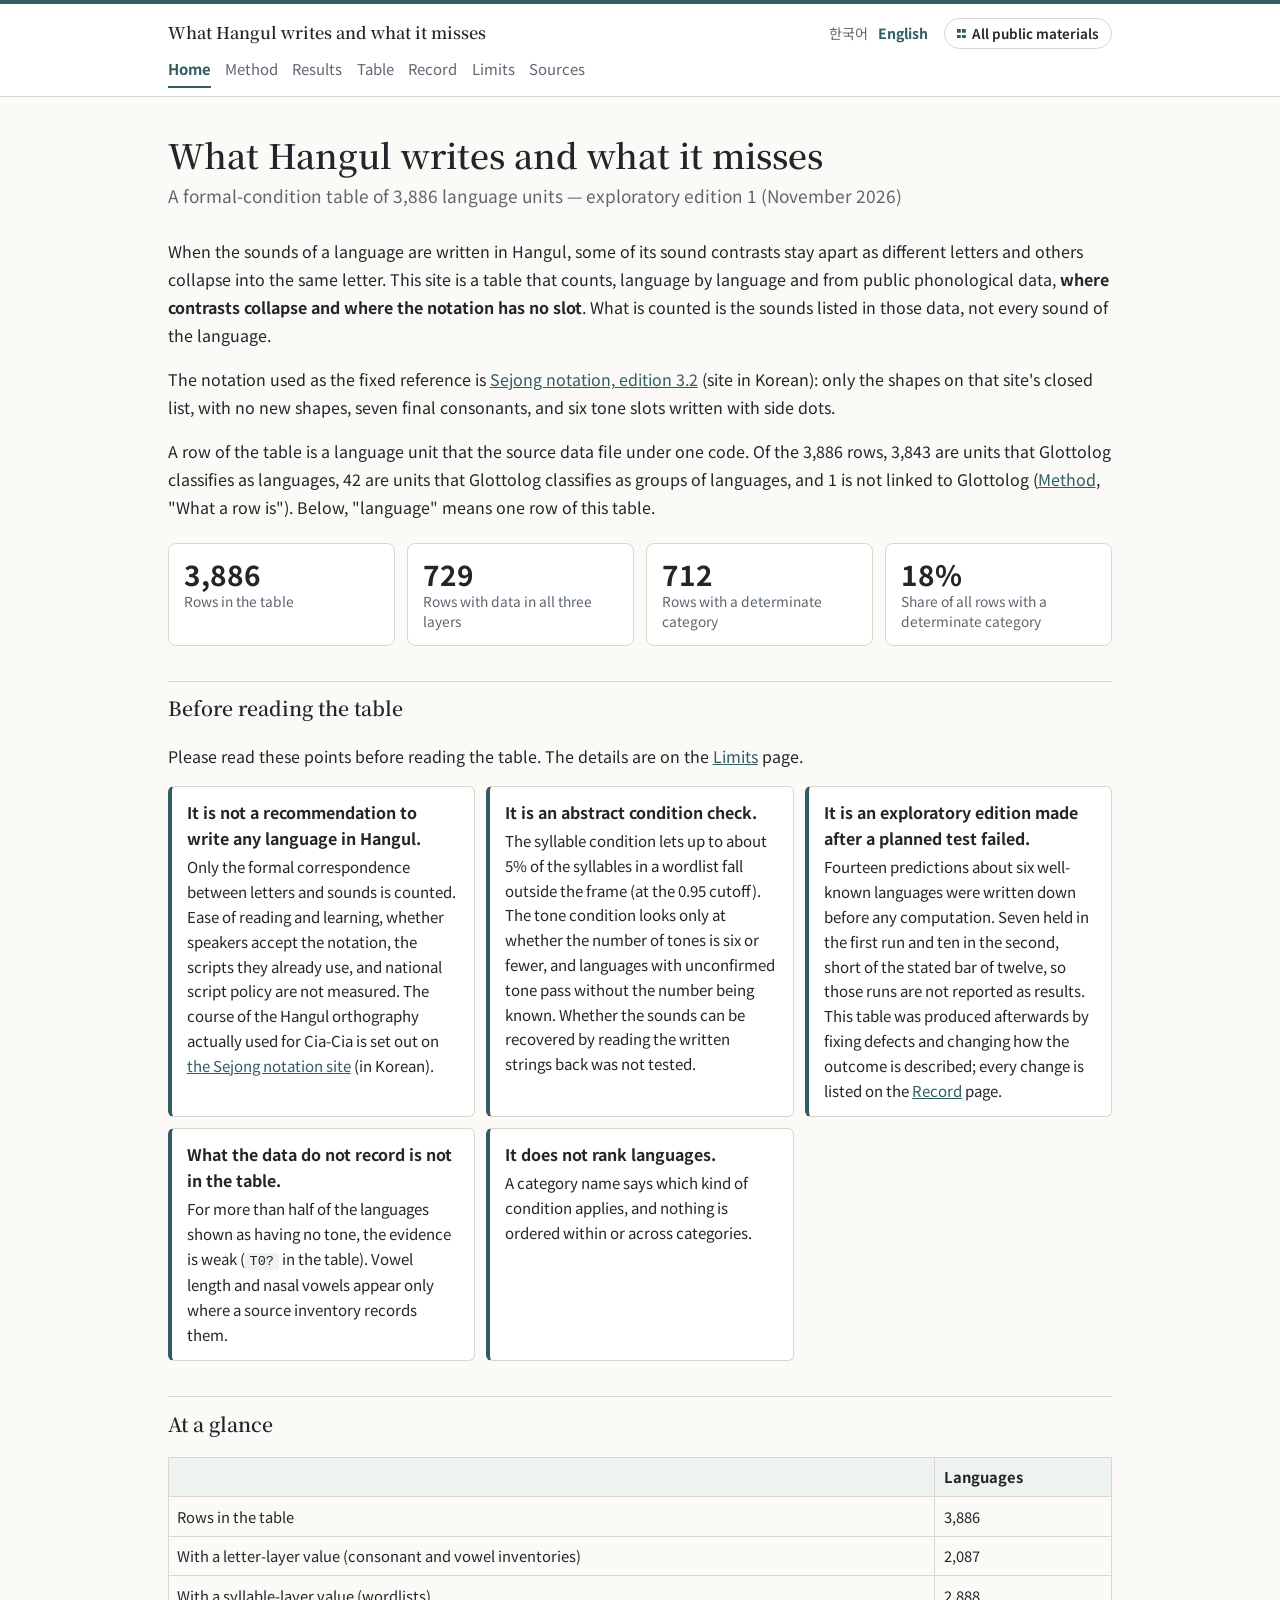
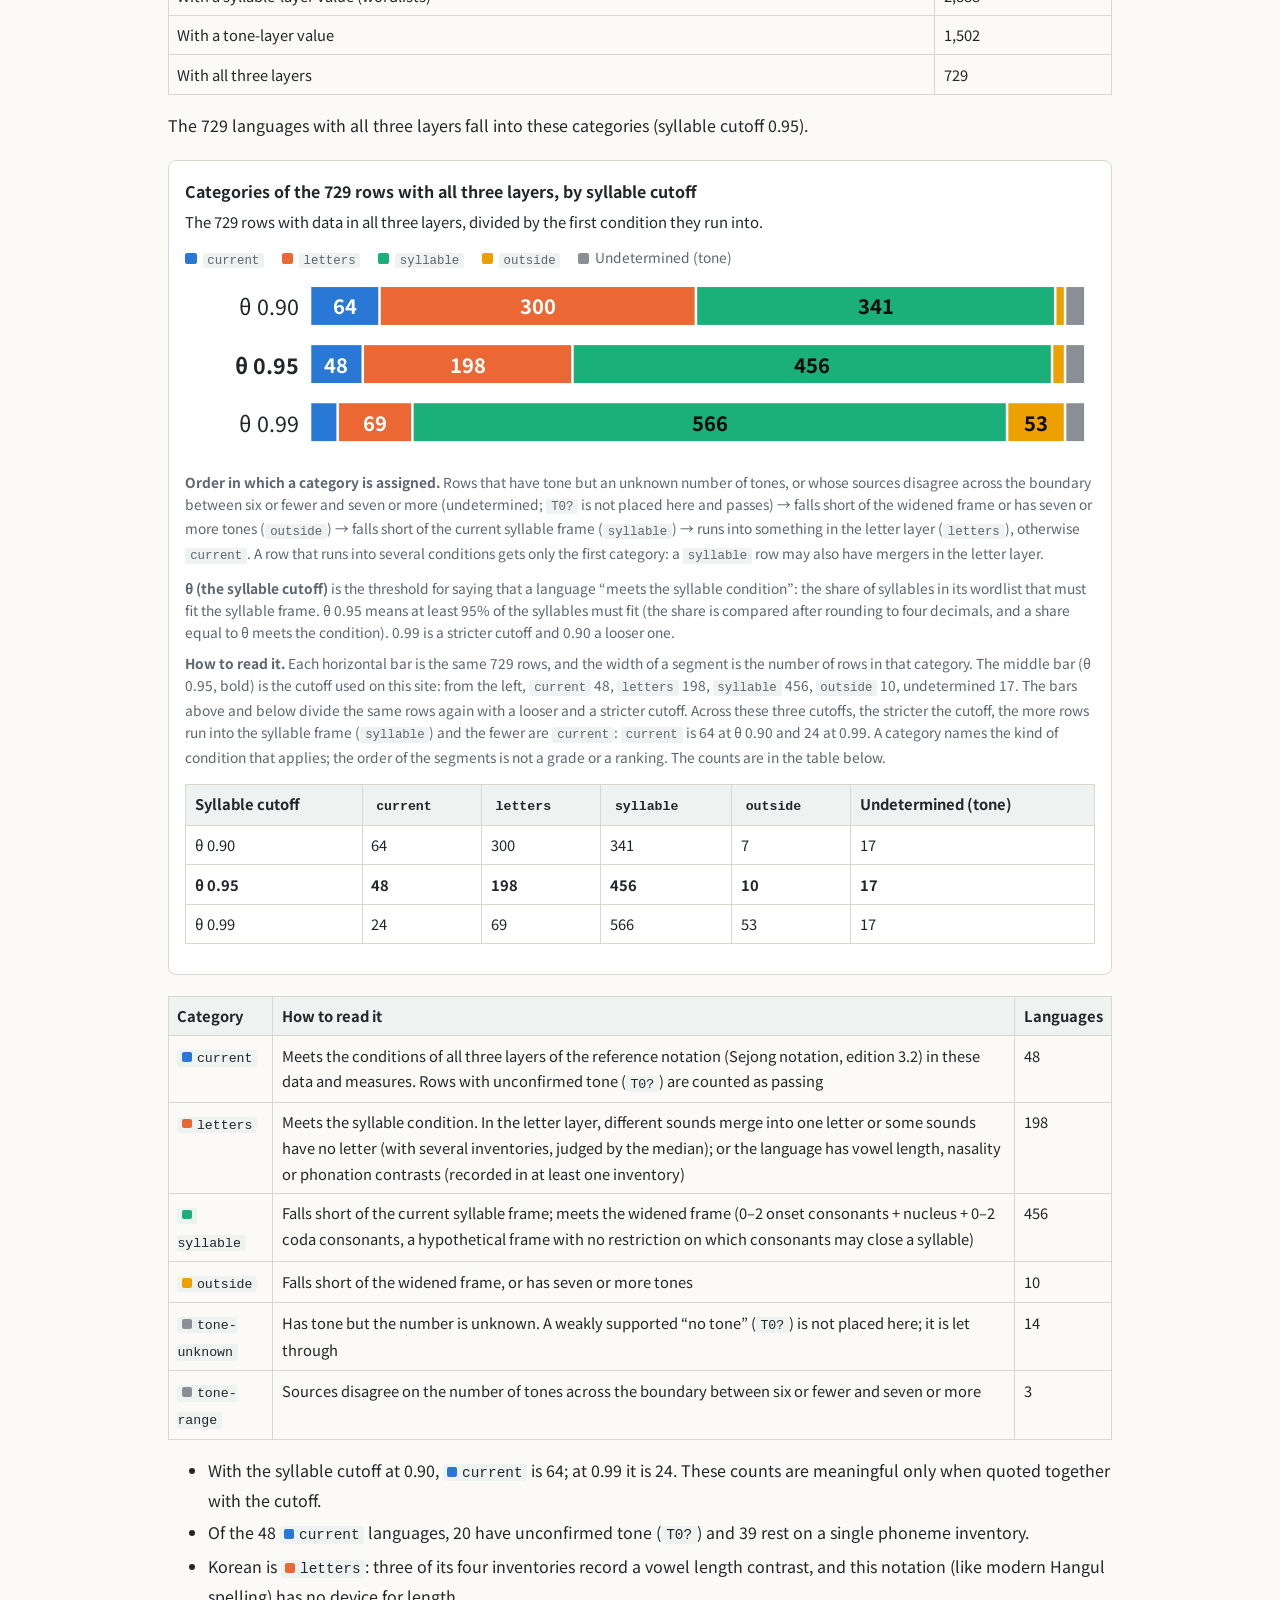
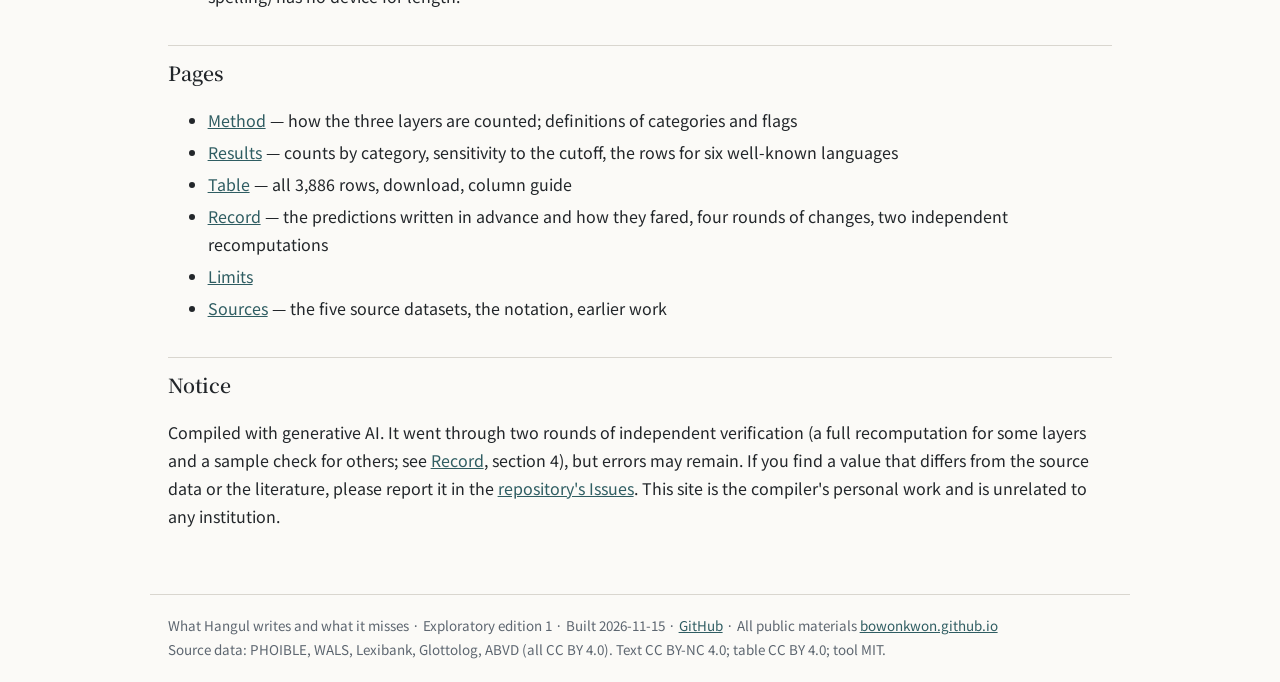
==== commit f6a8e4ab: "Hub button in the header" ====
--- a/docs/en/index.html
+++ b/docs/en/index.html
@@ -1,4 +1,4 @@
-<!DOCTYPE html><html lang="en"><head><meta charset="utf-8"><meta name="viewport" content="width=device-width,initial-scale=1"><title>What Hangul writes and what it misses</title><link rel="preconnect" href="https://fonts.googleapis.com"><link rel="preconnect" href="https://fonts.gstatic.com" crossorigin><link href="https://fonts.googleapis.com/css2?family=Noto+Sans+KR:wght@400;700&family=Noto+Serif+KR:wght@600&display=swap" rel="stylesheet"><link rel="stylesheet" href="../assets/style.css"></head><body class="p-index"><header><div class="top"><a class="site" href="index.html">What Hangul writes and what it misses</a><span class="lang"><a href="../ko/index.html">한국어</a><a href="../en/index.html" class="on">English</a></span></div><nav><a href="index.html" class="on">Home</a><a href="method.html">Method</a><a href="results.html">Results</a><a href="table.html">Table</a><a href="record.html">Record</a><a href="limits.html">Limits</a><a href="sources.html">Sources</a></nav></header><main><h1>What Hangul writes and what it misses</h1><p class="sub">A formal-condition table of 3,886 language units — exploratory edition 1 (November 2026)</p><p>When the sounds of a language are written in Hangul, some of its sound contrasts stay apart as different letters and others collapse into the same letter. This site is a table that counts, language by language and from public phonological data, <strong>where contrasts collapse and where the notation has no slot</strong>. What is counted is the sounds listed in those data, not every sound of the language.</p>
+<!DOCTYPE html><html lang="en"><head><meta charset="utf-8"><meta name="viewport" content="width=device-width,initial-scale=1"><title>What Hangul writes and what it misses</title><link rel="preconnect" href="https://fonts.googleapis.com"><link rel="preconnect" href="https://fonts.gstatic.com" crossorigin><link href="https://fonts.googleapis.com/css2?family=Noto+Sans+KR:wght@400;700&family=Noto+Serif+KR:wght@600&display=swap" rel="stylesheet"><link rel="stylesheet" href="../assets/style.css"></head><body class="p-index"><header><div class="top"><a class="site" href="index.html">What Hangul writes and what it misses</a><span class="lang"><a href="../ko/index.html">한국어</a><a href="../en/index.html" class="on">English</a><a class="hub" href="https://bowonkwon.github.io/en/">All public materials</a></span></div><nav><a href="index.html" class="on">Home</a><a href="method.html">Method</a><a href="results.html">Results</a><a href="table.html">Table</a><a href="record.html">Record</a><a href="limits.html">Limits</a><a href="sources.html">Sources</a></nav></header><main><h1>What Hangul writes and what it misses</h1><p class="sub">A formal-condition table of 3,886 language units — exploratory edition 1 (November 2026)</p><p>When the sounds of a language are written in Hangul, some of its sound contrasts stay apart as different letters and others collapse into the same letter. This site is a table that counts, language by language and from public phonological data, <strong>where contrasts collapse and where the notation has no slot</strong>. What is counted is the sounds listed in those data, not every sound of the language.</p>
 <p>The notation used as the fixed reference is <a href="https://bowonkwon.github.io/Legal-Language-Handbooks/sejong/">Sejong notation, edition 3.2</a> (site in Korean): only the shapes on that site's closed list, with no new shapes, seven final consonants, and six tone slots written with side dots.</p>
 <p>A row of the table is a language unit that the source data file under one code. Of the 3,886 rows, 3,843 are units that Glottolog classifies as languages, 42 are units that Glottolog classifies as groups of languages, and 1 is not linked to Glottolog (<a href="method.html">Method</a>, "What a row is"). Below, "language" means one row of this table.</p>
 <div class="tiles"><div class="tile"><b>3,886</b><span>Rows in the table</span></div><div class="tile"><b>729</b><span>Rows with data in all three layers</span></div><div class="tile"><b>712</b><span>Rows with a determinate category</span></div><div class="tile"><b>18%</b><span>Share of all rows with a determinate category</span></div></div>
--- a/docs/assets/style.css
+++ b/docs/assets/style.css
@@ -5,6 +5,7 @@
 .top{max-width:980px;margin:0 auto;padding:.9rem 1.1rem .2rem;display:flex;flex-wrap:wrap;gap:.4rem 1rem;align-items:baseline;justify-content:space-between}
 .top .site{font-family:'Noto Serif KR',serif;font-weight:600;font-size:1.02rem;color:var(--fg);text-decoration:none}
 .top .lang a{color:var(--mut);font-size:.88rem;text-decoration:none;margin-left:.6rem}.top .lang a.on{color:var(--acc);font-weight:700}
+.top .lang{display:inline-flex;align-items:center;flex-wrap:wrap;gap:.2rem 0}.top .lang a.hub{display:inline-flex;align-items:center;gap:.4rem;margin-left:1rem;padding:.16rem .75rem;border:1px solid var(--line);border-radius:999px;background:#fff;color:var(--fg);font-size:.84rem;font-weight:600;white-space:nowrap}.top .lang a.hub::before{content:"";width:.7em;height:.7em;flex:none;background:linear-gradient(var(--acc),var(--acc)) 0 0/42% 42% no-repeat,linear-gradient(var(--acc),var(--acc)) 100% 0/42% 42% no-repeat,linear-gradient(var(--acc),var(--acc)) 0 100%/42% 42% no-repeat,linear-gradient(var(--acc),var(--acc)) 100% 100%/42% 42% no-repeat}.top .lang a.hub:hover{border-color:var(--acc);color:var(--acc)}
 nav{max-width:980px;margin:0 auto;padding:0 1.1rem .5rem;display:flex;flex-wrap:wrap;gap:.1rem .9rem}
 nav a{color:var(--mut);text-decoration:none;font-size:.93rem;padding:.25rem 0;border-bottom:2px solid transparent}
 nav a.on{color:var(--acc);border-bottom-color:var(--acc);font-weight:700}
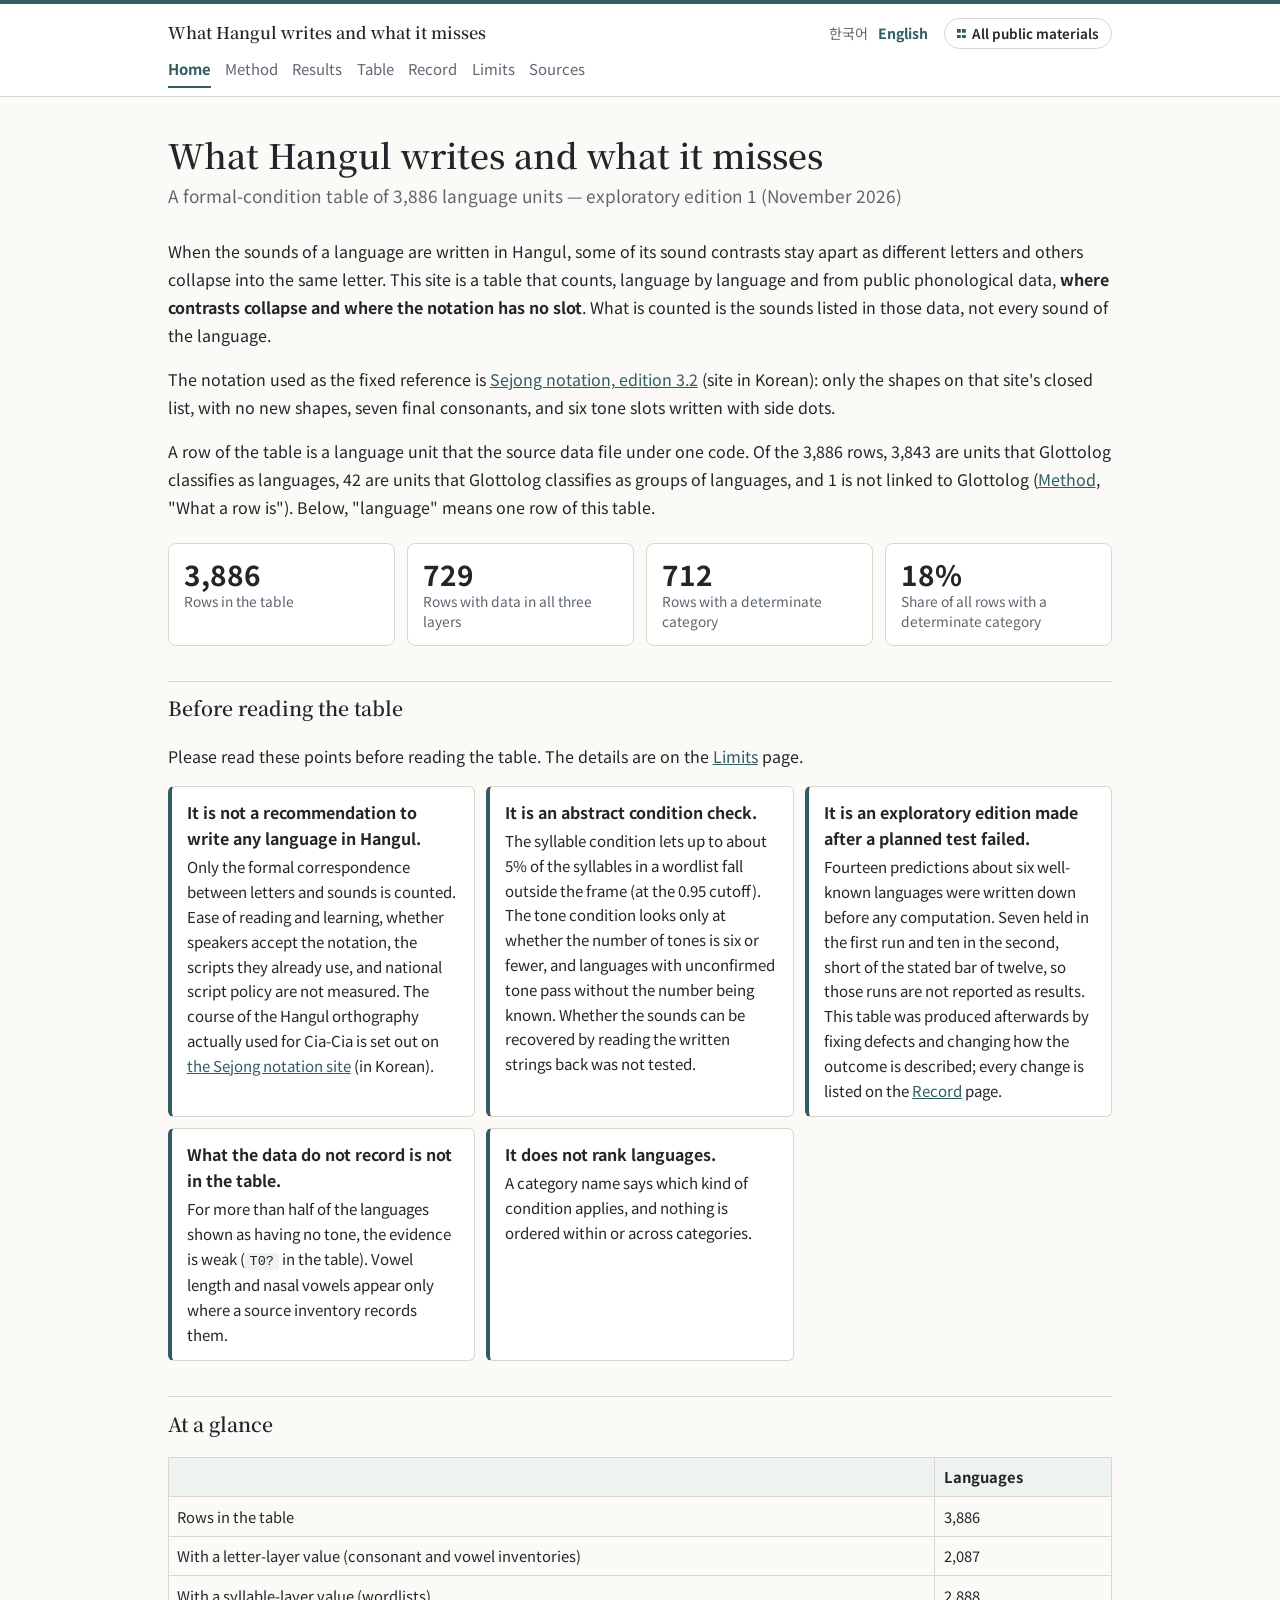
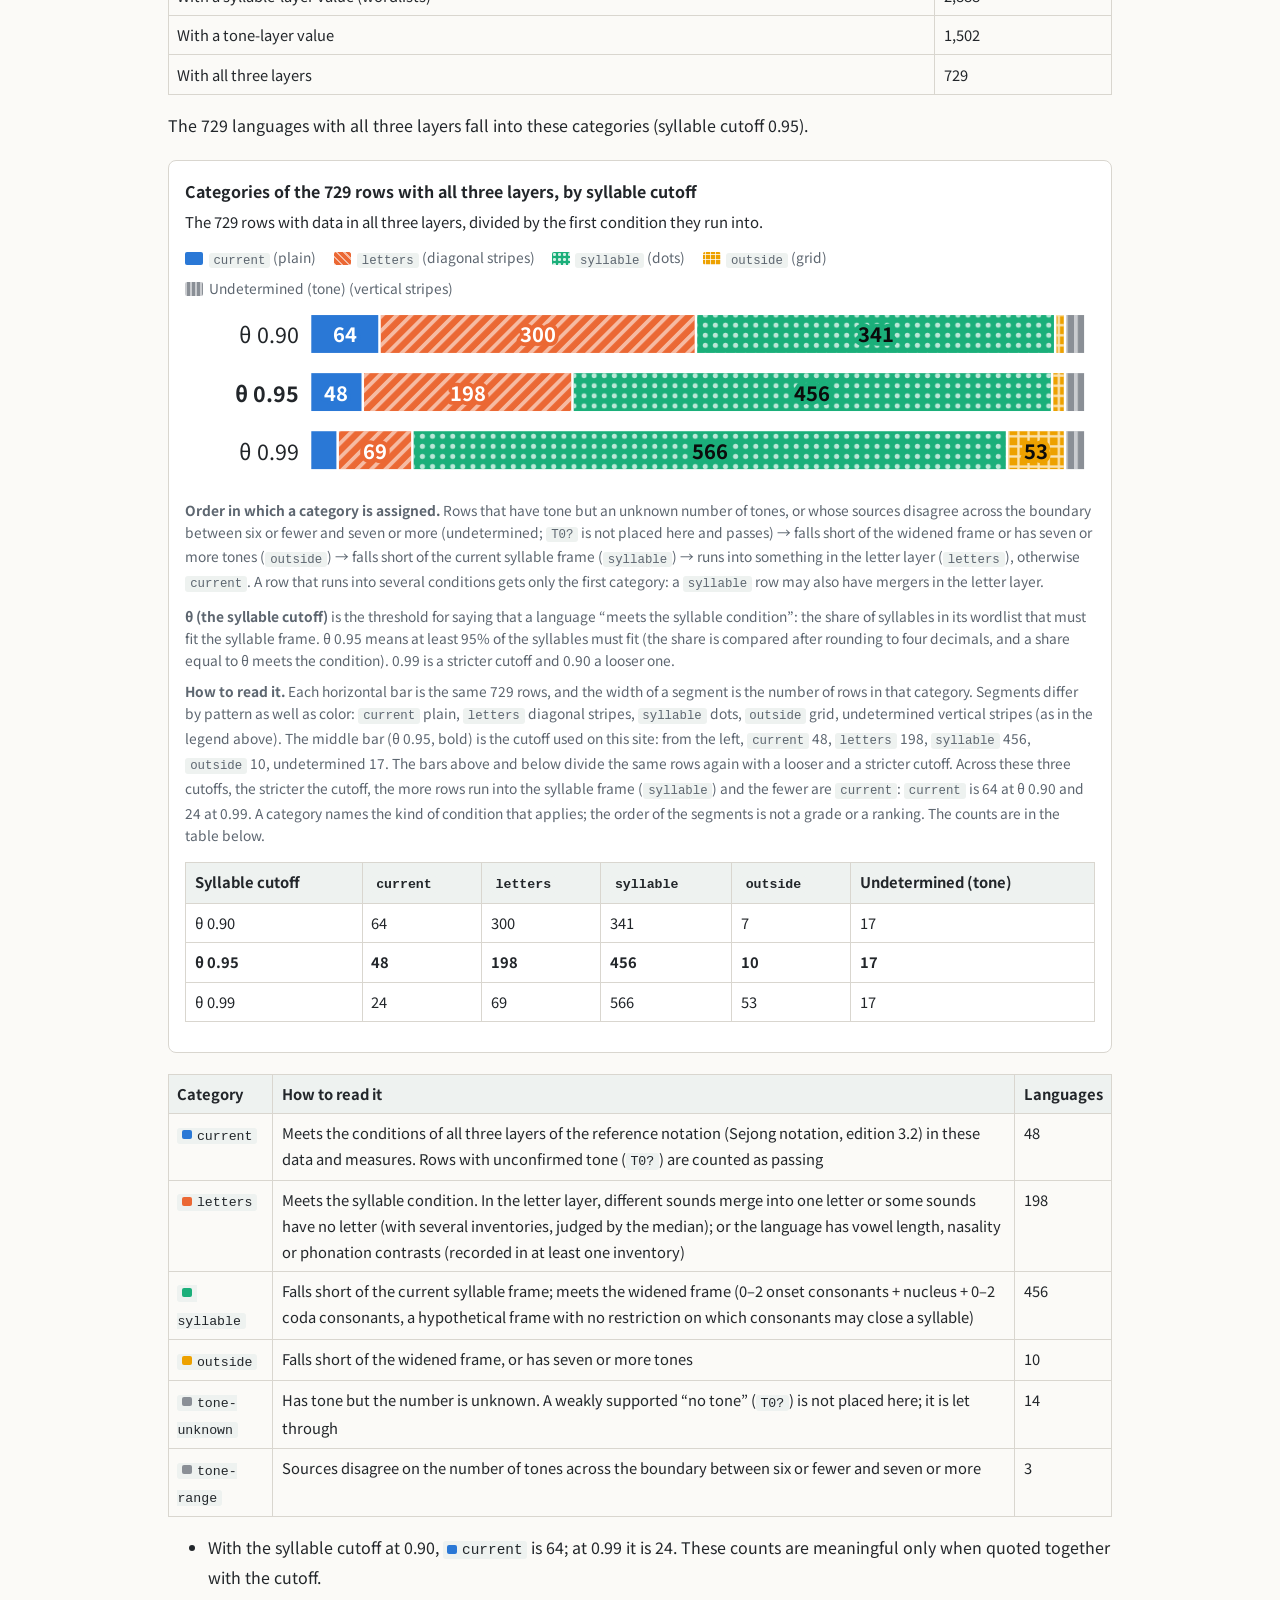
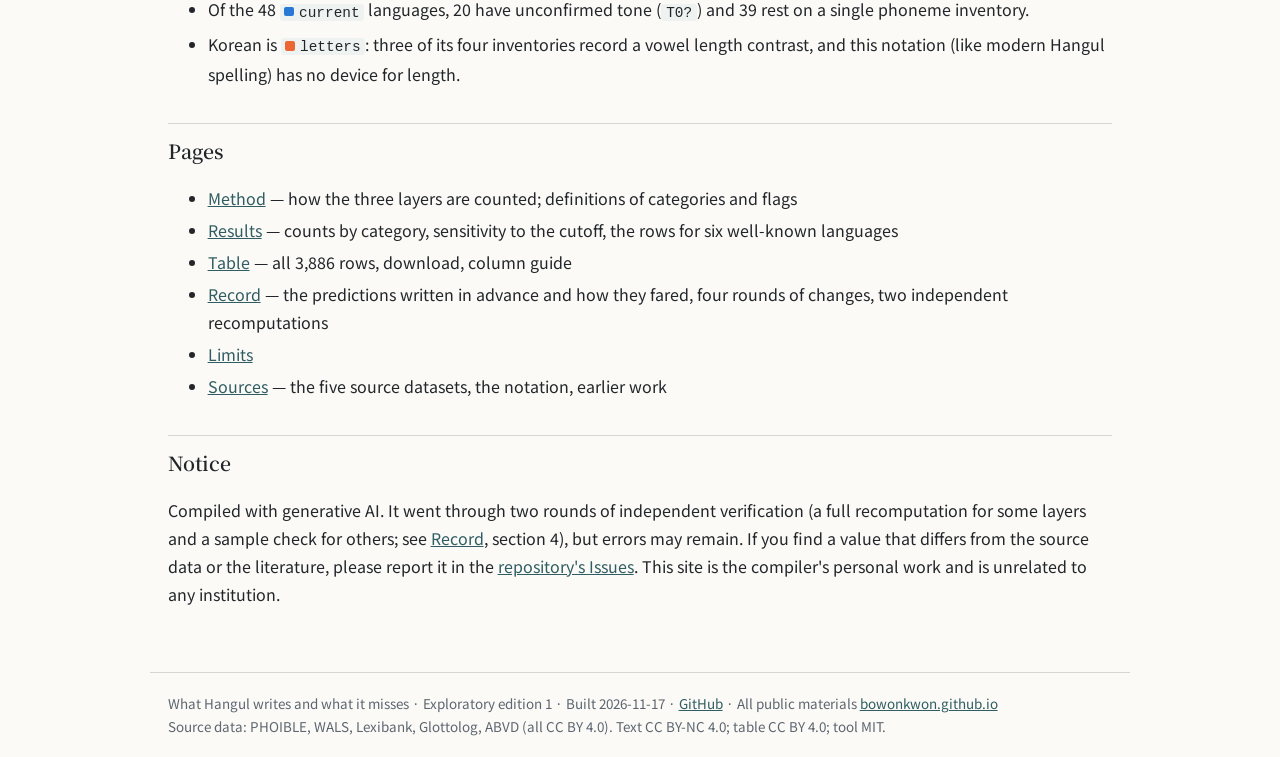
==== commit eef038d6: "Next edition: map points as a data file (data/map-points.tsv), readings and explanations after a Cod" ====
--- a/docs/en/index.html
+++ b/docs/en/index.html
@@ -43,7 +43,7 @@
 </tbody>
 </table></div>
 <p>The 729 languages with all three layers fall into these categories (syllable cutoff 0.95).</p>
-<div class="fig"><h3>Categories of the 729 rows with all three layers, by syllable cutoff</h3><p class="lead">The 729 rows with data in all three layers, divided by the first condition they run into.</p><div class="legend"><span><i class="sw" style="background:#2a78d6"></i><code>current</code></span><span><i class="sw" style="background:#eb6834"></i><code>letters</code></span><span><i class="sw" style="background:#1baf7a"></i><code>syllable</code></span><span><i class="sw" style="background:#eda100"></i><code>outside</code></span><span><i class="sw" style="background:#8a8f96"></i>Undetermined (tone)</span></div><svg class="cat" viewBox="0 0 720 142" role="img" aria-label="Categories of the 729 rows with all three layers, by syllable cutoff"><text x="90" y="19.0" dominant-baseline="central" text-anchor="end" font-size="17" fill="#22262a">θ 0.90</text><rect x="100.000" y="4" width="53.026" height="30" fill="#2a78d6"><title>current: 64 (θ 0.90)</title></rect><text x="126.5" y="19.0" dominant-baseline="central" text-anchor="middle" font-size="16" font-weight="700" fill="#ffffff" pointer-events="none">64</text><rect x="155.026" y="4" width="248.560" height="30" fill="#eb6834"><title>letters: 300 (θ 0.90)</title></rect><text x="279.3" y="19.0" dominant-baseline="central" text-anchor="middle" font-size="16" font-weight="700" fill="#ffffff" pointer-events="none">300</text><rect x="405.586" y="4" width="282.529" height="30" fill="#1baf7a"><title>syllable: 341 (θ 0.90)</title></rect><text x="546.9" y="19.0" dominant-baseline="central" text-anchor="middle" font-size="16" font-weight="700" fill="#0b0b0b" pointer-events="none">341</text><rect x="690.115" y="4" width="5.800" height="30" fill="#eda100"><title>outside: 7 (θ 0.90)</title></rect><rect x="697.915" y="4" width="14.085" height="30" fill="#8a8f96"><title>Undetermined (tone): 17 (θ 0.90)</title></rect><text x="90" y="65.0" dominant-baseline="central" text-anchor="end" font-size="17" fill="#22262a" font-weight="700">θ 0.95</text><rect x="100.000" y="50" width="39.770" height="30" fill="#2a78d6"><title>current: 48 (θ 0.95)</title></rect><text x="119.9" y="65.0" dominant-baseline="central" text-anchor="middle" font-size="16" font-weight="700" fill="#ffffff" pointer-events="none">48</text><rect x="141.770" y="50" width="164.049" height="30" fill="#eb6834"><title>letters: 198 (θ 0.95)</title></rect><text x="223.8" y="65.0" dominant-baseline="central" text-anchor="middle" font-size="16" font-weight="700" fill="#ffffff" pointer-events="none">198</text><rect x="307.819" y="50" width="377.811" height="30" fill="#1baf7a"><title>syllable: 456 (θ 0.95)</title></rect><text x="496.7" y="65.0" dominant-baseline="central" text-anchor="middle" font-size="16" font-weight="700" fill="#0b0b0b" pointer-events="none">456</text><rect x="687.630" y="50" width="8.285" height="30" fill="#eda100"><title>outside: 10 (θ 0.95)</title></rect><rect x="697.915" y="50" width="14.085" height="30" fill="#8a8f96"><title>Undetermined (tone): 17 (θ 0.95)</title></rect><text x="90" y="111.0" dominant-baseline="central" text-anchor="end" font-size="17" fill="#22262a">θ 0.99</text><rect x="100.000" y="96" width="19.885" height="30" fill="#2a78d6"><title>current: 24 (θ 0.99)</title></rect><rect x="121.885" y="96" width="57.169" height="30" fill="#eb6834"><title>letters: 69 (θ 0.99)</title></rect><text x="150.5" y="111.0" dominant-baseline="central" text-anchor="middle" font-size="16" font-weight="700" fill="#ffffff" pointer-events="none">69</text><rect x="181.053" y="96" width="468.949" height="30" fill="#1baf7a"><title>syllable: 566 (θ 0.99)</title></rect><text x="415.5" y="111.0" dominant-baseline="central" text-anchor="middle" font-size="16" font-weight="700" fill="#0b0b0b" pointer-events="none">566</text><rect x="652.003" y="96" width="43.912" height="30" fill="#eda100"><title>outside: 53 (θ 0.99)</title></rect><text x="674.0" y="111.0" dominant-baseline="central" text-anchor="middle" font-size="16" font-weight="700" fill="#0b0b0b" pointer-events="none">53</text><rect x="697.915" y="96" width="14.085" height="30" fill="#8a8f96"><title>Undetermined (tone): 17 (θ 0.99)</title></rect></svg><p class="cap"><strong>Order in which a category is assigned.</strong> Rows that have tone but an unknown number of tones, or whose sources disagree across the boundary between six or fewer and seven or more (undetermined; <code>T0?</code> is not placed here and passes) → falls short of the widened frame or has seven or more tones (<code>outside</code>) → falls short of the current syllable frame (<code>syllable</code>) → runs into something in the letter layer (<code>letters</code>), otherwise <code>current</code>. A row that runs into several conditions gets only the first category: a <code>syllable</code> row may also have mergers in the letter layer.</p><p class="cap"><strong>θ (the syllable cutoff)</strong> is the threshold for saying that a language “meets the syllable condition”: the share of syllables in its wordlist that must fit the syllable frame. θ 0.95 means at least 95% of the syllables must fit (the share is compared after rounding to four decimals, and a share equal to θ meets the condition). 0.99 is a stricter cutoff and 0.90 a looser one.</p><p class="cap"><strong>How to read it.</strong> Each horizontal bar is the same 729 rows, and the width of a segment is the number of rows in that category. The middle bar (θ 0.95, bold) is the cutoff used on this site: from the left, <code>current</code> 48, <code>letters</code> 198, <code>syllable</code> 456, <code>outside</code> 10, undetermined 17. The bars above and below divide the same rows again with a looser and a stricter cutoff. Across these three cutoffs, the stricter the cutoff, the more rows run into the syllable frame (<code>syllable</code>) and the fewer are <code>current</code>: <code>current</code> is 64 at θ 0.90 and 24 at 0.99. A category names the kind of condition that applies; the order of the segments is not a grade or a ranking. The counts are in the table below.</p><div class="tw"><table><thead><tr><th>Syllable cutoff</th><th><code>current</code></th><th><code>letters</code></th><th><code>syllable</code></th><th><code>outside</code></th><th>Undetermined (tone)</th></tr></thead><tbody><tr><td>θ 0.90</td><td>64</td><td>300</td><td>341</td><td>7</td><td>17</td></tr><tr><td><strong>θ 0.95</strong></td><td><strong>48</strong></td><td><strong>198</strong></td><td><strong>456</strong></td><td><strong>10</strong></td><td><strong>17</strong></td></tr><tr><td>θ 0.99</td><td>24</td><td>69</td><td>566</td><td>53</td><td>17</td></tr></tbody></table></div></div>
+<div class="fig"><h3>Categories of the 729 rows with all three layers, by syllable cutoff</h3><p class="lead">The 729 rows with data in all three layers, divided by the first condition they run into.</p><div class="legend"><span><i class="sw pt p-current" style="background-color:#2a78d6"></i><code>current</code> <span class="pn">(plain)</span></span><span><i class="sw pt p-letters" style="background-color:#eb6834"></i><code>letters</code> <span class="pn">(diagonal stripes)</span></span><span><i class="sw pt p-syllable" style="background-color:#1baf7a"></i><code>syllable</code> <span class="pn">(dots)</span></span><span><i class="sw pt p-outside" style="background-color:#eda100"></i><code>outside</code> <span class="pn">(grid)</span></span><span><i class="sw pt p-und" style="background-color:#8a8f96"></i>Undetermined (tone) <span class="pn">(vertical stripes)</span></span></div><svg class="cat" viewBox="0 0 720 142" role="img" aria-label="Categories of the 729 rows with all three layers, by syllable cutoff"><defs><pattern id="pt-letters-t" width="8" height="8" patternUnits="userSpaceOnUse" patternTransform="rotate(45)"><rect width="3" height="8" fill="#ffffff" fill-opacity=".55"/></pattern><pattern id="pt-syllable-t" width="8" height="8" patternUnits="userSpaceOnUse"><circle cx="4" cy="4" r="2" fill="#ffffff" fill-opacity=".7"/></pattern><pattern id="pt-outside-t" width="8" height="8" patternUnits="userSpaceOnUse"><path d="M0 4H8M4 0V8" stroke="#ffffff" stroke-opacity=".7" stroke-width="1.8"/></pattern><pattern id="pt-und-t" width="8" height="8" patternUnits="userSpaceOnUse"><rect width="3" height="8" fill="#ffffff" fill-opacity=".55"/></pattern></defs><text x="90" y="19.0" dominant-baseline="central" text-anchor="end" font-size="17" fill="#22262a">θ 0.90</text><rect x="100.000" y="4" width="53.026" height="30" fill="#2a78d6"><title>current: 64 (θ 0.90)</title></rect><text x="126.5" y="19.0" dominant-baseline="central" text-anchor="middle" font-size="16" font-weight="700" fill="#ffffff" stroke="#2a78d6" stroke-width="6" stroke-linejoin="round" paint-order="stroke" pointer-events="none">64</text><rect x="155.026" y="4" width="248.560" height="30" fill="#eb6834"><title>letters: 300 (θ 0.90)</title></rect><rect x="155.026" y="4" width="248.560" height="30" fill="url(#pt-letters-t)" pointer-events="none"/><text x="279.3" y="19.0" dominant-baseline="central" text-anchor="middle" font-size="16" font-weight="700" fill="#ffffff" stroke="#eb6834" stroke-width="6" stroke-linejoin="round" paint-order="stroke" pointer-events="none">300</text><rect x="405.586" y="4" width="282.529" height="30" fill="#1baf7a"><title>syllable: 341 (θ 0.90)</title></rect><rect x="405.586" y="4" width="282.529" height="30" fill="url(#pt-syllable-t)" pointer-events="none"/><text x="546.9" y="19.0" dominant-baseline="central" text-anchor="middle" font-size="16" font-weight="700" fill="#0b0b0b" stroke="#1baf7a" stroke-width="6" stroke-linejoin="round" paint-order="stroke" pointer-events="none">341</text><rect x="690.115" y="4" width="5.800" height="30" fill="#eda100"><title>outside: 7 (θ 0.90)</title></rect><rect x="690.115" y="4" width="5.800" height="30" fill="url(#pt-outside-t)" pointer-events="none"/><rect x="697.915" y="4" width="14.085" height="30" fill="#8a8f96"><title>Undetermined (tone): 17 (θ 0.90)</title></rect><rect x="697.915" y="4" width="14.085" height="30" fill="url(#pt-und-t)" pointer-events="none"/><text x="90" y="65.0" dominant-baseline="central" text-anchor="end" font-size="17" fill="#22262a" font-weight="700">θ 0.95</text><rect x="100.000" y="50" width="39.770" height="30" fill="#2a78d6"><title>current: 48 (θ 0.95)</title></rect><text x="119.9" y="65.0" dominant-baseline="central" text-anchor="middle" font-size="16" font-weight="700" fill="#ffffff" stroke="#2a78d6" stroke-width="6" stroke-linejoin="round" paint-order="stroke" pointer-events="none">48</text><rect x="141.770" y="50" width="164.049" height="30" fill="#eb6834"><title>letters: 198 (θ 0.95)</title></rect><rect x="141.770" y="50" width="164.049" height="30" fill="url(#pt-letters-t)" pointer-events="none"/><text x="223.8" y="65.0" dominant-baseline="central" text-anchor="middle" font-size="16" font-weight="700" fill="#ffffff" stroke="#eb6834" stroke-width="6" stroke-linejoin="round" paint-order="stroke" pointer-events="none">198</text><rect x="307.819" y="50" width="377.811" height="30" fill="#1baf7a"><title>syllable: 456 (θ 0.95)</title></rect><rect x="307.819" y="50" width="377.811" height="30" fill="url(#pt-syllable-t)" pointer-events="none"/><text x="496.7" y="65.0" dominant-baseline="central" text-anchor="middle" font-size="16" font-weight="700" fill="#0b0b0b" stroke="#1baf7a" stroke-width="6" stroke-linejoin="round" paint-order="stroke" pointer-events="none">456</text><rect x="687.630" y="50" width="8.285" height="30" fill="#eda100"><title>outside: 10 (θ 0.95)</title></rect><rect x="687.630" y="50" width="8.285" height="30" fill="url(#pt-outside-t)" pointer-events="none"/><rect x="697.915" y="50" width="14.085" height="30" fill="#8a8f96"><title>Undetermined (tone): 17 (θ 0.95)</title></rect><rect x="697.915" y="50" width="14.085" height="30" fill="url(#pt-und-t)" pointer-events="none"/><text x="90" y="111.0" dominant-baseline="central" text-anchor="end" font-size="17" fill="#22262a">θ 0.99</text><rect x="100.000" y="96" width="19.885" height="30" fill="#2a78d6"><title>current: 24 (θ 0.99)</title></rect><rect x="121.885" y="96" width="57.169" height="30" fill="#eb6834"><title>letters: 69 (θ 0.99)</title></rect><rect x="121.885" y="96" width="57.169" height="30" fill="url(#pt-letters-t)" pointer-events="none"/><text x="150.5" y="111.0" dominant-baseline="central" text-anchor="middle" font-size="16" font-weight="700" fill="#ffffff" stroke="#eb6834" stroke-width="6" stroke-linejoin="round" paint-order="stroke" pointer-events="none">69</text><rect x="181.053" y="96" width="468.949" height="30" fill="#1baf7a"><title>syllable: 566 (θ 0.99)</title></rect><rect x="181.053" y="96" width="468.949" height="30" fill="url(#pt-syllable-t)" pointer-events="none"/><text x="415.5" y="111.0" dominant-baseline="central" text-anchor="middle" font-size="16" font-weight="700" fill="#0b0b0b" stroke="#1baf7a" stroke-width="6" stroke-linejoin="round" paint-order="stroke" pointer-events="none">566</text><rect x="652.003" y="96" width="43.912" height="30" fill="#eda100"><title>outside: 53 (θ 0.99)</title></rect><rect x="652.003" y="96" width="43.912" height="30" fill="url(#pt-outside-t)" pointer-events="none"/><text x="674.0" y="111.0" dominant-baseline="central" text-anchor="middle" font-size="16" font-weight="700" fill="#0b0b0b" stroke="#eda100" stroke-width="6" stroke-linejoin="round" paint-order="stroke" pointer-events="none">53</text><rect x="697.915" y="96" width="14.085" height="30" fill="#8a8f96"><title>Undetermined (tone): 17 (θ 0.99)</title></rect><rect x="697.915" y="96" width="14.085" height="30" fill="url(#pt-und-t)" pointer-events="none"/></svg><p class="cap"><strong>Order in which a category is assigned.</strong> Rows that have tone but an unknown number of tones, or whose sources disagree across the boundary between six or fewer and seven or more (undetermined; <code>T0?</code> is not placed here and passes) → falls short of the widened frame or has seven or more tones (<code>outside</code>) → falls short of the current syllable frame (<code>syllable</code>) → runs into something in the letter layer (<code>letters</code>), otherwise <code>current</code>. A row that runs into several conditions gets only the first category: a <code>syllable</code> row may also have mergers in the letter layer.</p><p class="cap"><strong>θ (the syllable cutoff)</strong> is the threshold for saying that a language “meets the syllable condition”: the share of syllables in its wordlist that must fit the syllable frame. θ 0.95 means at least 95% of the syllables must fit (the share is compared after rounding to four decimals, and a share equal to θ meets the condition). 0.99 is a stricter cutoff and 0.90 a looser one.</p><p class="cap"><strong>How to read it.</strong> Each horizontal bar is the same 729 rows, and the width of a segment is the number of rows in that category. Segments differ by pattern as well as color: <code>current</code> plain, <code>letters</code> diagonal stripes, <code>syllable</code> dots, <code>outside</code> grid, undetermined vertical stripes (as in the legend above). The middle bar (θ 0.95, bold) is the cutoff used on this site: from the left, <code>current</code> 48, <code>letters</code> 198, <code>syllable</code> 456, <code>outside</code> 10, undetermined 17. The bars above and below divide the same rows again with a looser and a stricter cutoff. Across these three cutoffs, the stricter the cutoff, the more rows run into the syllable frame (<code>syllable</code>) and the fewer are <code>current</code>: <code>current</code> is 64 at θ 0.90 and 24 at 0.99. A category names the kind of condition that applies; the order of the segments is not a grade or a ranking. The counts are in the table below.</p><div class="tw"><table><thead><tr><th>Syllable cutoff</th><th><code>current</code></th><th><code>letters</code></th><th><code>syllable</code></th><th><code>outside</code></th><th>Undetermined (tone)</th></tr></thead><tbody><tr><td>θ 0.90</td><td>64</td><td>300</td><td>341</td><td>7</td><td>17</td></tr><tr><td><strong>θ 0.95</strong></td><td><strong>48</strong></td><td><strong>198</strong></td><td><strong>456</strong></td><td><strong>10</strong></td><td><strong>17</strong></td></tr><tr><td>θ 0.99</td><td>24</td><td>69</td><td>566</td><td>53</td><td>17</td></tr></tbody></table></div></div>
 <div class="tw"><table>
 <thead>
 <tr>
@@ -100,4 +100,4 @@
 <li><a href="sources.html">Sources</a> — the five source datasets, the notation, earlier work</li>
 </ul>
 <h2>Notice</h2>
-<p>Compiled with generative AI. It went through two rounds of independent verification (a full recomputation for some layers and a sample check for others; see <a href="record.html">Record</a>, section 4), but errors may remain. If you find a value that differs from the source data or the literature, please report it in the <a href="https://github.com/BowonKwon/Hangul-Notation-Conditions/issues">repository's Issues</a>. This site is the compiler's personal work and is unrelated to any institution.</p></main><footer>What Hangul writes and what it misses · Exploratory edition 1 · Built 2026-11-15 · <a href="https://github.com/BowonKwon/Hangul-Notation-Conditions">GitHub</a> · All public materials <a href="https://bowonkwon.github.io/en/">bowonkwon.github.io</a><br>Source data: PHOIBLE, WALS, Lexibank, Glottolog, ABVD (all CC BY 4.0). Text CC BY-NC 4.0; table CC BY 4.0; tool MIT.</footer></body></html>
+<p>Compiled with generative AI. It went through two rounds of independent verification (a full recomputation for some layers and a sample check for others; see <a href="record.html">Record</a>, section 4), but errors may remain. If you find a value that differs from the source data or the literature, please report it in the <a href="https://github.com/BowonKwon/Hangul-Notation-Conditions/issues">repository's Issues</a>. This site is the compiler's personal work and is unrelated to any institution.</p></main><footer>What Hangul writes and what it misses · Exploratory edition 1 · Built 2026-11-17 · <a href="https://github.com/BowonKwon/Hangul-Notation-Conditions">GitHub</a> · All public materials <a href="https://bowonkwon.github.io/en/">bowonkwon.github.io</a><br>Source data: PHOIBLE, WALS, Lexibank, Glottolog, ABVD (all CC BY 4.0). Text CC BY-NC 4.0; table CC BY 4.0; tool MIT.</footer></body></html>
--- a/docs/assets/style.css
+++ b/docs/assets/style.css
@@ -43,6 +43,11 @@
 @media(max-width:600px){.fig svg.cat text{font-size:25px}.fig svg.map text{font-size:27px}}
 .legend{display:flex;flex-wrap:wrap;gap:.25rem 1.1rem;font-size:.86rem;color:var(--mut);margin:.2rem 0 .6rem}
 .sw{display:inline-block;width:.72rem;height:.72rem;border-radius:2px;margin-right:.35rem;vertical-align:-1px}.sw.dot{border-radius:50%}.sw.dot.sm{width:.5rem;height:.5rem}
+.sw.pt{width:1.1rem;height:.85rem;vertical-align:-2px}.legend .pn{color:var(--mut)}
+.sw.p-letters{background-image:repeating-linear-gradient(45deg,rgba(255,255,255,.55) 0 2px,transparent 2px 5px)}
+.sw.p-syllable{background-image:radial-gradient(circle,rgba(255,255,255,.8) 1.3px,transparent 1.7px);background-size:5px 5px}
+.sw.p-outside{background-image:linear-gradient(rgba(255,255,255,.75) 1.4px,transparent 1.4px),linear-gradient(90deg,rgba(255,255,255,.75) 1.4px,transparent 1.4px);background-size:5px 5px;background-position:2px 2px}
+.sw.p-und{background-image:repeating-linear-gradient(90deg,rgba(255,255,255,.55) 0 2px,transparent 2px 5px)}
 .mrow{margin:.5rem 0}.mtop{display:flex;justify-content:space-between;gap:1rem;font-size:.92rem}.mtop .v{font-variant-numeric:tabular-nums;font-weight:700}
 .track{background:var(--soft);height:14px;border-radius:0 4px 4px 0;margin-top:.15rem}.bar{background:#2a78d6;height:14px;border-radius:0 4px 4px 0}
 code.cat::before{content:'';display:inline-block;width:.6rem;height:.6rem;border-radius:2px;margin-right:.32rem;background:var(--c,#c9ccd0)}
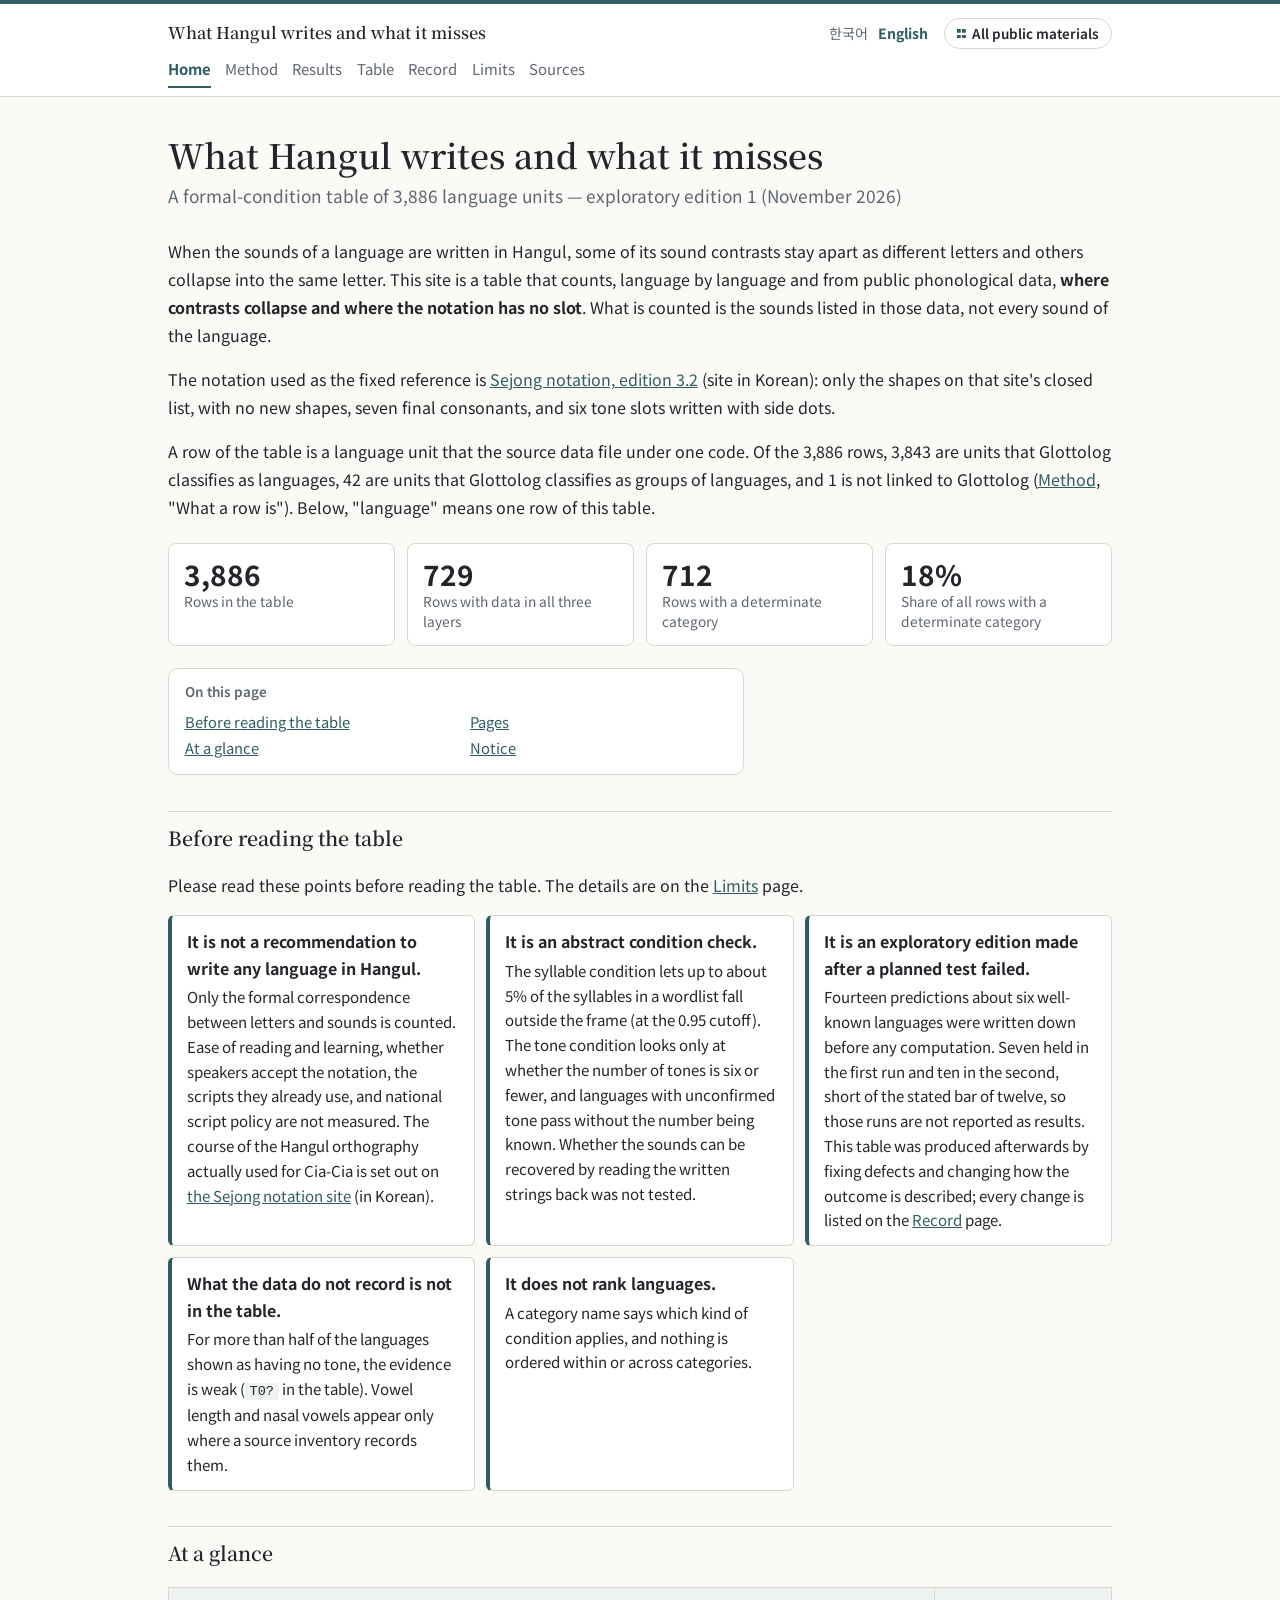
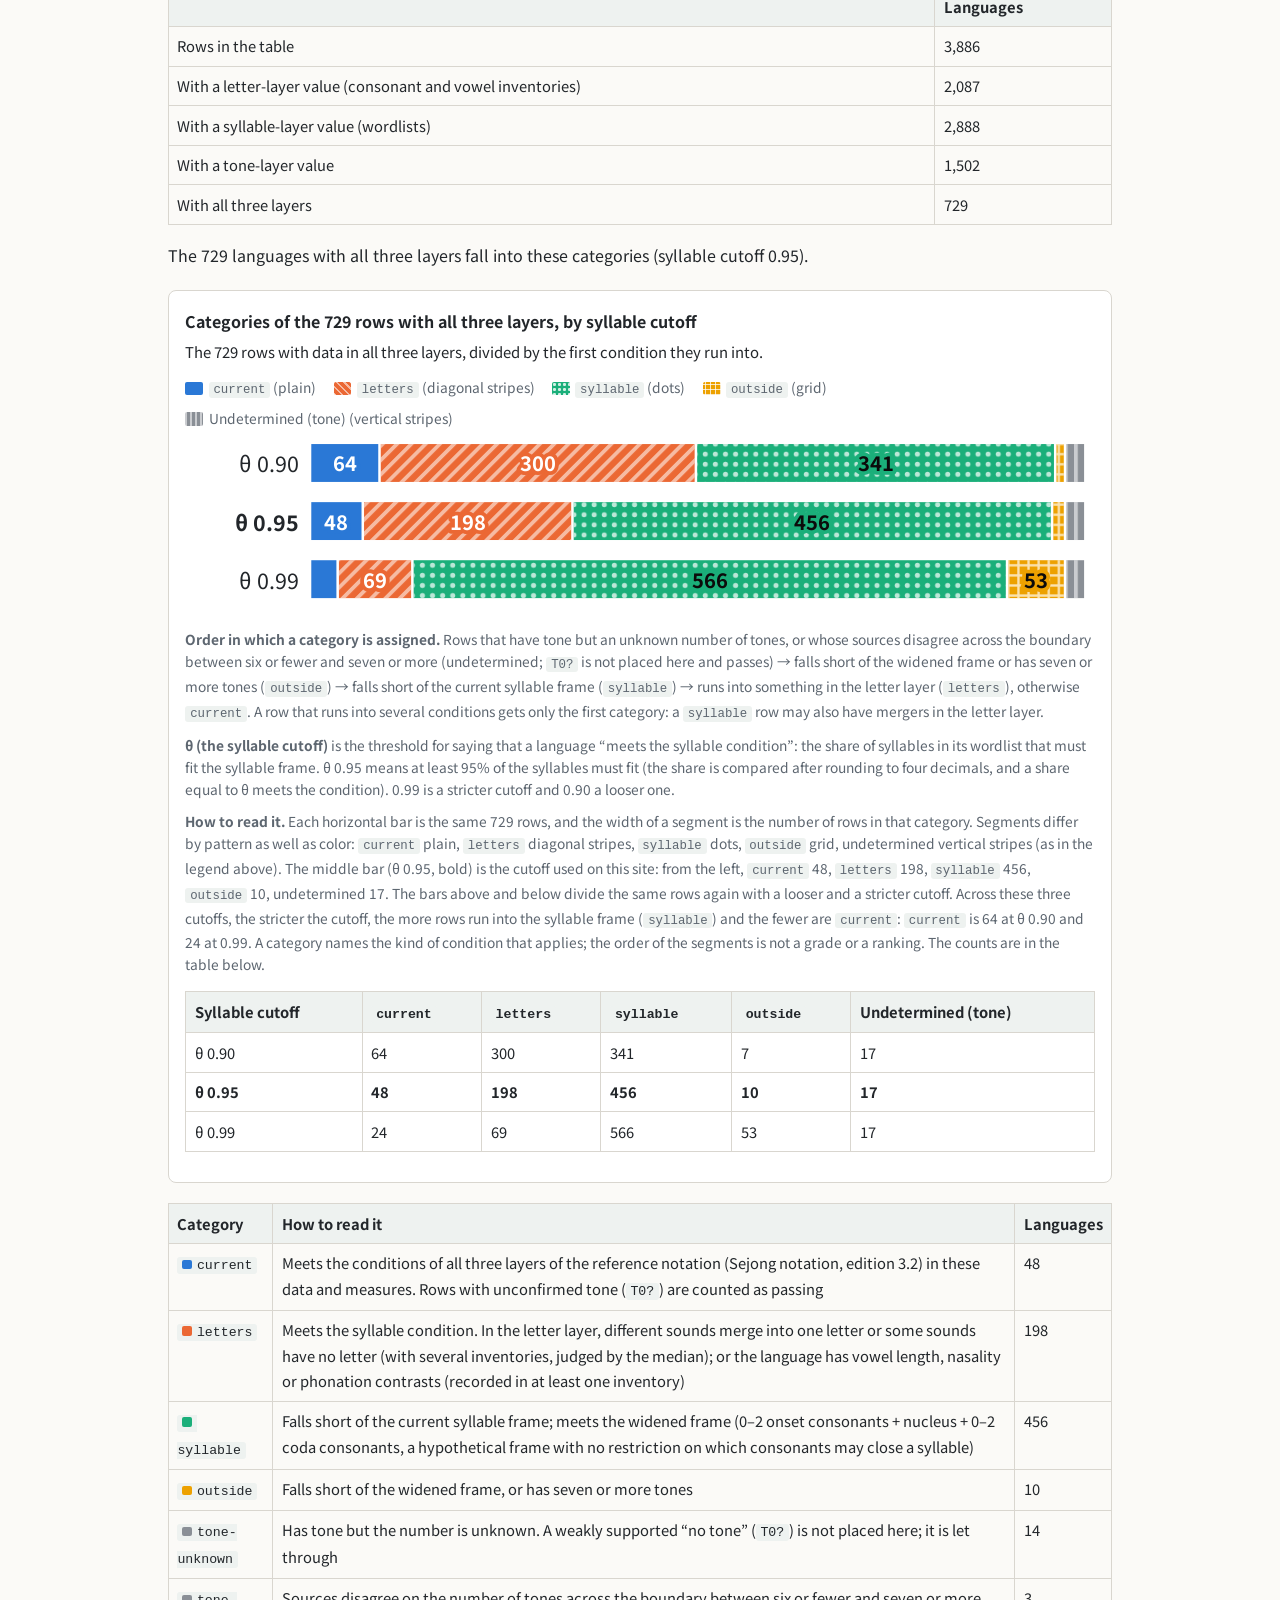
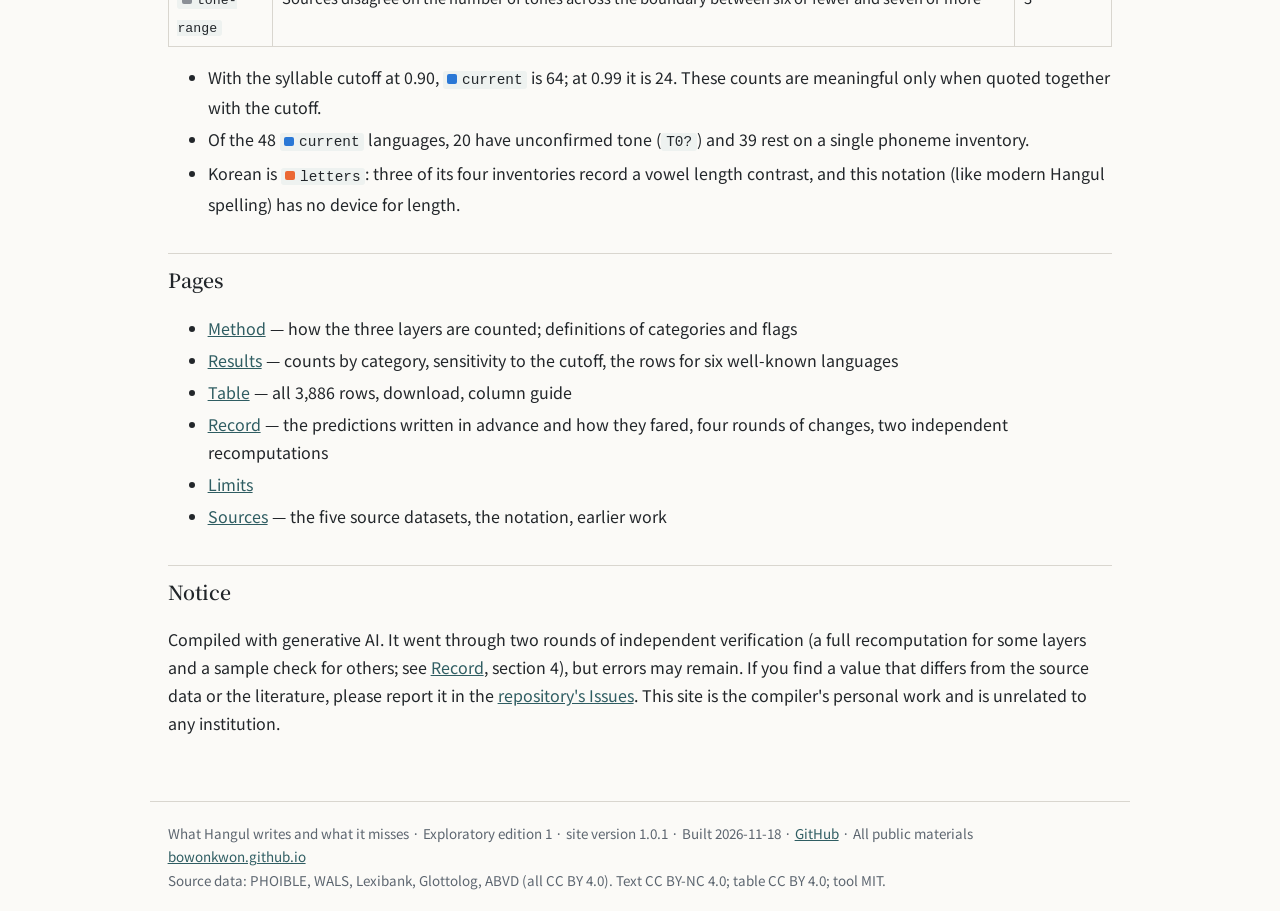
==== commit 5e957a94: "Site version 1.0.1: section lists on pages with three or more sections, a link on every section head" ====
--- a/docs/en/index.html
+++ b/docs/en/index.html
@@ -2,7 +2,7 @@
 <p>The notation used as the fixed reference is <a href="https://bowonkwon.github.io/Legal-Language-Handbooks/sejong/">Sejong notation, edition 3.2</a> (site in Korean): only the shapes on that site's closed list, with no new shapes, seven final consonants, and six tone slots written with side dots.</p>
 <p>A row of the table is a language unit that the source data file under one code. Of the 3,886 rows, 3,843 are units that Glottolog classifies as languages, 42 are units that Glottolog classifies as groups of languages, and 1 is not linked to Glottolog (<a href="method.html">Method</a>, "What a row is"). Below, "language" means one row of this table.</p>
 <div class="tiles"><div class="tile"><b>3,886</b><span>Rows in the table</span></div><div class="tile"><b>729</b><span>Rows with data in all three layers</span></div><div class="tile"><b>712</b><span>Rows with a determinate category</span></div><div class="tile"><b>18%</b><span>Share of all rows with a determinate category</span></div></div>
-<h2>Before reading the table</h2>
+<nav class="toc" id="toc" aria-label="On this page"><b>On this page</b><ul><li><a href="#before-reading">Before reading the table</a></li><li><a href="#at-a-glance">At a glance</a></li><li><a href="#pages">Pages</a></li><li><a href="#notice">Notice</a></li></ul></nav><h2 id="before-reading">Before reading the table<a class="hx" href="#before-reading" aria-label="Link to the section ‘Before reading the table’">#</a></h2>
 <p>Please read these points before reading the table. The details are on the <a href="limits.html">Limits</a> page.</p>
 <ul class="cards">
 <li><strong>It is not a recommendation to write any language in Hangul.</strong> Only the formal correspondence between letters and sounds is counted. Ease of reading and learning, whether speakers accept the notation, the scripts they already use, and national script policy are not measured. The course of the Hangul orthography actually used for Cia-Cia is set out on <a href="https://bowonkwon.github.io/Legal-Language-Handbooks/sejong/geokkuro.html">the Sejong notation site</a> (in Korean).</li>
@@ -11,7 +11,7 @@
 <li><strong>What the data do not record is not in the table.</strong> For more than half of the languages shown as having no tone, the evidence is weak (<code>T0?</code> in the table). Vowel length and nasal vowels appear only where a source inventory records them.</li>
 <li><strong>It does not rank languages.</strong> A category name says which kind of condition applies, and nothing is ordered within or across categories.</li>
 </ul>
-<h2>At a glance</h2>
+<h2 id="at-a-glance">At a glance<a class="hx" href="#at-a-glance" aria-label="Link to the section ‘At a glance’">#</a></h2>
 <div class="tw"><table>
 <thead>
 <tr>
@@ -90,7 +90,7 @@
 <li>Of the 48 <code class="cat c-current">current</code> languages, 20 have unconfirmed tone (<code>T0?</code>) and 39 rest on a single phoneme inventory.</li>
 <li>Korean is <code class="cat c-letters">letters</code>: three of its four inventories record a vowel length contrast, and this notation (like modern Hangul spelling) has no device for length.</li>
 </ul>
-<h2>Pages</h2>
+<h2 id="pages">Pages<a class="hx" href="#pages" aria-label="Link to the section ‘Pages’">#</a></h2>
 <ul>
 <li><a href="method.html">Method</a> — how the three layers are counted; definitions of categories and flags</li>
 <li><a href="results.html">Results</a> — counts by category, sensitivity to the cutoff, the rows for six well-known languages</li>
@@ -99,5 +99,5 @@
 <li><a href="limits.html">Limits</a></li>
 <li><a href="sources.html">Sources</a> — the five source datasets, the notation, earlier work</li>
 </ul>
-<h2>Notice</h2>
-<p>Compiled with generative AI. It went through two rounds of independent verification (a full recomputation for some layers and a sample check for others; see <a href="record.html">Record</a>, section 4), but errors may remain. If you find a value that differs from the source data or the literature, please report it in the <a href="https://github.com/BowonKwon/Hangul-Notation-Conditions/issues">repository's Issues</a>. This site is the compiler's personal work and is unrelated to any institution.</p></main><footer>What Hangul writes and what it misses · Exploratory edition 1 · Built 2026-11-17 · <a href="https://github.com/BowonKwon/Hangul-Notation-Conditions">GitHub</a> · All public materials <a href="https://bowonkwon.github.io/en/">bowonkwon.github.io</a><br>Source data: PHOIBLE, WALS, Lexibank, Glottolog, ABVD (all CC BY 4.0). Text CC BY-NC 4.0; table CC BY 4.0; tool MIT.</footer></body></html>
+<h2 id="notice">Notice<a class="hx" href="#notice" aria-label="Link to the section ‘Notice’">#</a></h2>
+<p>Compiled with generative AI. It went through two rounds of independent verification (a full recomputation for some layers and a sample check for others; see <a href="record.html">Record</a>, section 4), but errors may remain. If you find a value that differs from the source data or the literature, please report it in the <a href="https://github.com/BowonKwon/Hangul-Notation-Conditions/issues">repository's Issues</a>. This site is the compiler's personal work and is unrelated to any institution.</p><a class="totoc" href="#toc" aria-label="Back to the section list of this page">↑ Contents</a></main><footer>What Hangul writes and what it misses · Exploratory edition 1 · site version 1.0.1 · Built 2026-11-18 · <a href="https://github.com/BowonKwon/Hangul-Notation-Conditions">GitHub</a> · All public materials <a href="https://bowonkwon.github.io/en/">bowonkwon.github.io</a><br>Source data: PHOIBLE, WALS, Lexibank, Glottolog, ABVD (all CC BY 4.0). Text CC BY-NC 4.0; table CC BY 4.0; tool MIT.</footer><script src="../assets/nav.js"></script></body></html>
--- a/docs/assets/style.css
+++ b/docs/assets/style.css
@@ -53,3 +53,21 @@
 code.cat::before{content:'';display:inline-block;width:.6rem;height:.6rem;border-radius:2px;margin-right:.32rem;background:var(--c,#c9ccd0)}
 .c-current{--c:#2a78d6}.c-letters{--c:#eb6834}.c-syllable{--c:#1baf7a}.c-outside{--c:#eda100}.c-tone-unknown,.c-tone-range{--c:#8a8f96}.c-partial{--c:#c9ccd0}
 @media (max-width:480px){h1{font-size:1.4rem}body{font-size:15px}.p-index h1{font-size:1.55rem}.tile b{font-size:1.4rem}}
+:root{--card:#fff;--fg2:var(--mut);--fg3:var(--mut);--accent:var(--acc);--line2:var(--line);--body:inherit;--shadow:0 1px 3px rgba(0,0,0,.08)}nav.toc{display:block}nav.toc a{color:var(--acc);font-size:inherit;padding:0;border-bottom:0;text-decoration:underline}
+h2[id],h3[id],figure[id],nav.toc{scroll-margin-top:var(--hh,.9rem)}
+.hx{margin-left:.45rem;font-family:var(--body);font-size:.8em;font-weight:400;color:var(--fg3);opacity:0;transition:opacity .15s}.hx:hover{text-decoration:none;color:var(--accent)}
+h2:hover .hx,h3:hover .hx,.hx:focus-visible{opacity:1}@media(hover:none){.hx{opacity:.6}}
+nav.toc{border:1px solid var(--line);border-radius:10px;background:var(--card);padding:.7rem 1rem .8rem;margin:1.3rem 0 .2rem;font-size:.92rem;max-width:72ch}
+nav.toc b{display:block;font-size:.84rem;font-weight:600;color:var(--fg2);margin-bottom:.3rem}
+nav.toc ul{list-style:none;margin:0;padding:0;columns:2;column-gap:1.8rem;max-width:none}nav.toc li{margin:0;padding:.14rem 0;break-inside:avoid;line-height:1.5}
+@media(max-width:640px){nav.toc ul{columns:1}}
+.chlist{margin:.1rem 0 1rem;font-size:.92rem}.chlist summary{font-size:.92rem}.chlist summary small{color:var(--fg3);margin-left:.4rem}
+.chlist ol,.chlist .box{list-style:none;margin:.5rem 0 .4rem;padding:.6rem 1rem .7rem;border:1px solid var(--line);border-radius:10px;background:var(--card);max-width:72ch}
+.chlist li{margin:0;padding:.16rem 0;line-height:1.5}.chlist li small{color:var(--fg3);margin-left:.35rem;white-space:nowrap}
+.chlist a[aria-current]{color:var(--fg);font-weight:600}.chlist p{margin:.3rem 0 0;font-size:.88rem}
+.chlist .tree,.chlist .tree ul{list-style:none;margin:0;padding:0}.chlist .tree>li{padding:.3rem 0}.chlist .tree>li>a{font-weight:600}
+.chlist .tree ul{padding-left:1rem;font-size:.95em}.chlist .box b{display:block;margin:.7rem 0 .1rem;font-size:.84rem;font-weight:600;color:var(--fg2);border-top:1px solid var(--line2);padding-top:.6rem}
+.totoc{position:fixed;right:.9rem;bottom:.9rem;z-index:6;font-size:.84rem;font-weight:600;line-height:1;color:var(--fg);background:var(--card);border:1px solid var(--line);border-radius:999px;padding:.55rem .85rem;box-shadow:var(--shadow)}
+.totoc:hover{text-decoration:none;border-color:var(--accent);color:var(--accent)}
+.navjs .totoc{opacity:0;visibility:hidden;transition:opacity .15s,visibility .15s}.navjs .totoc.show{opacity:1;visibility:visible}
+@media print{.totoc,.hx{display:none}}
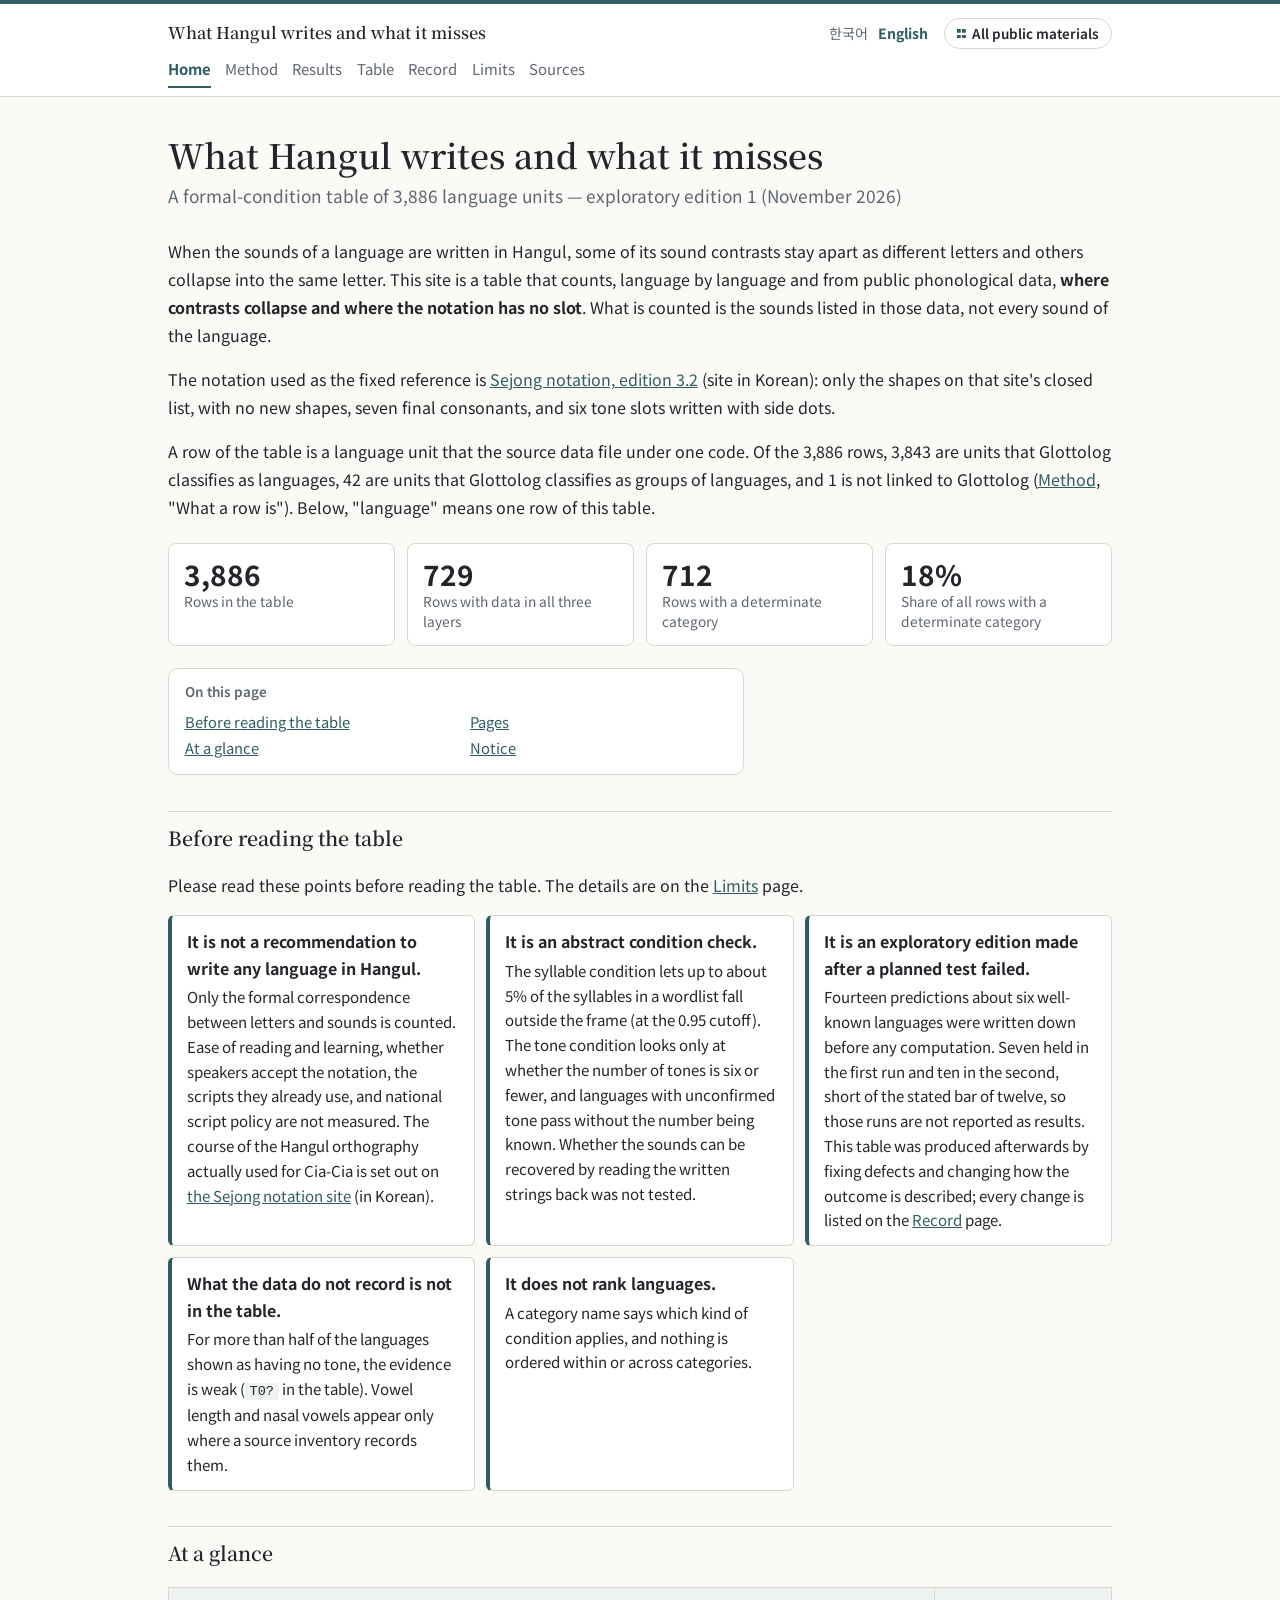
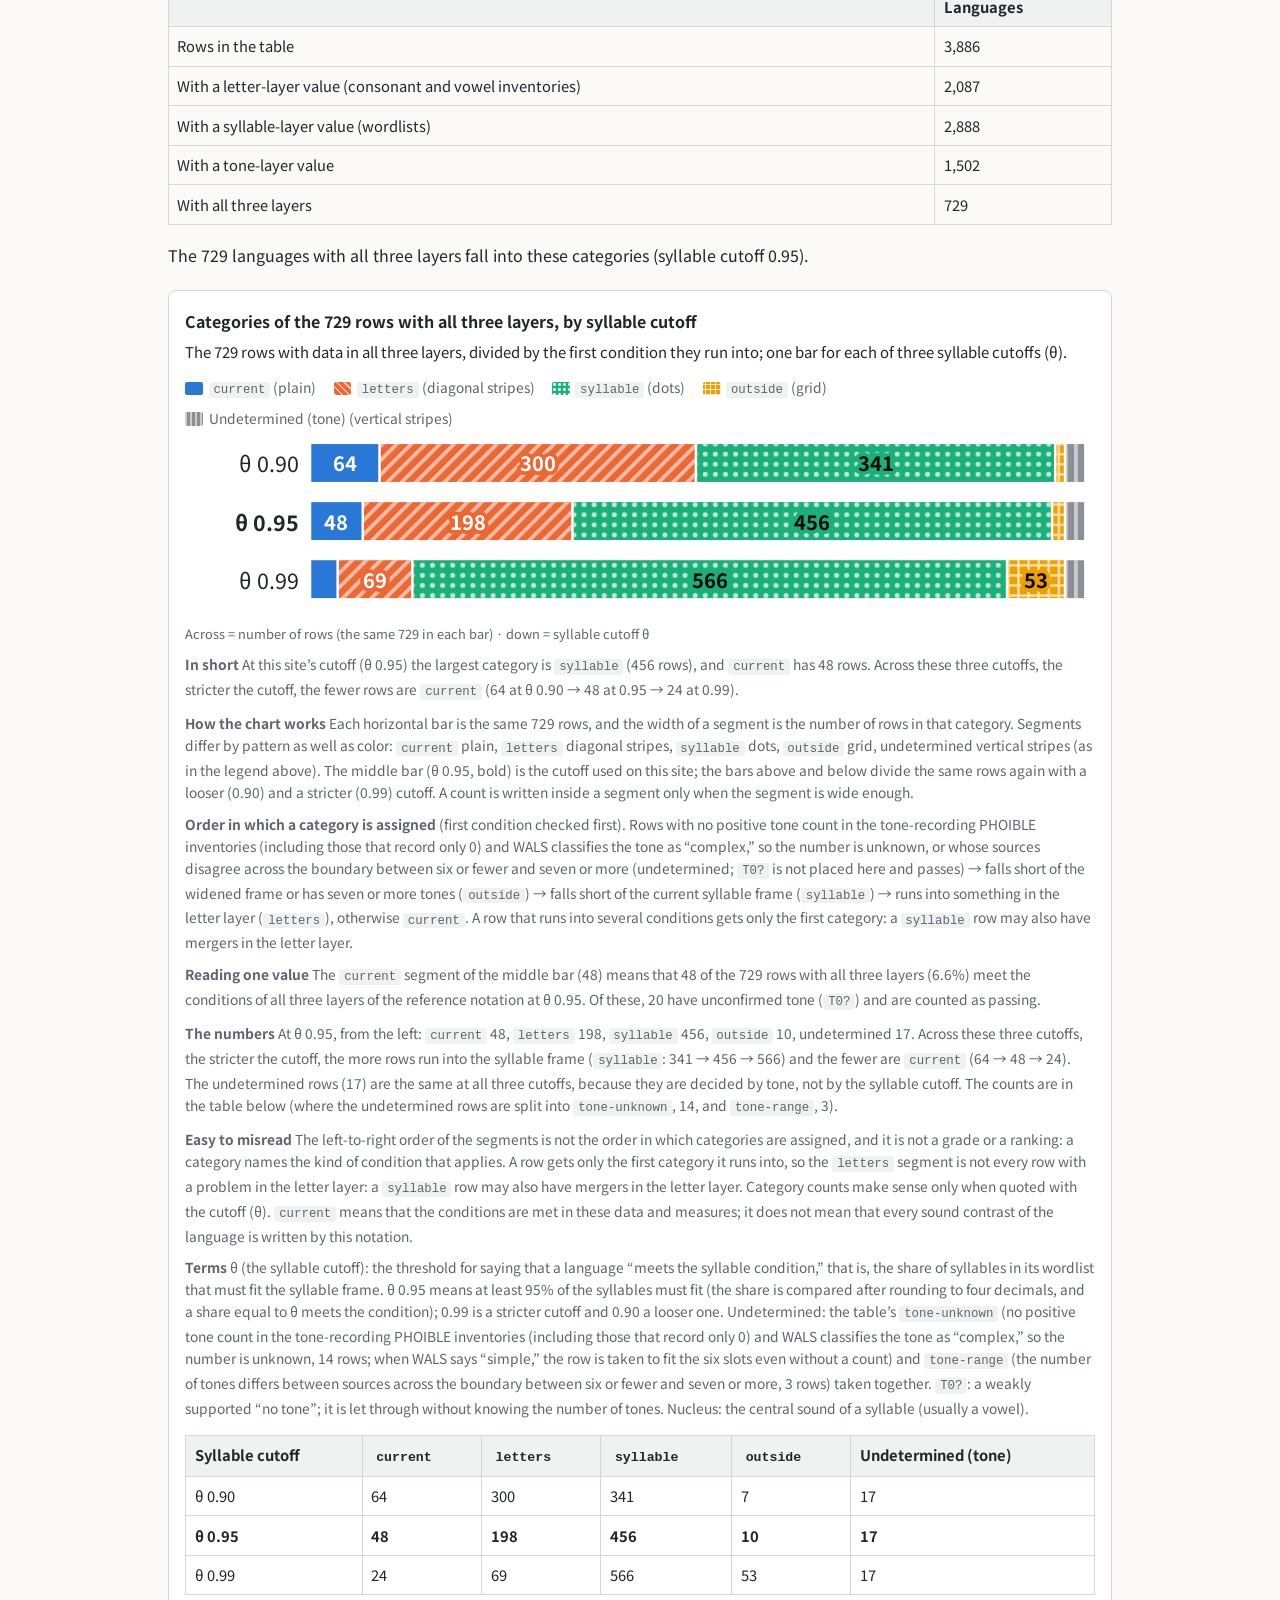
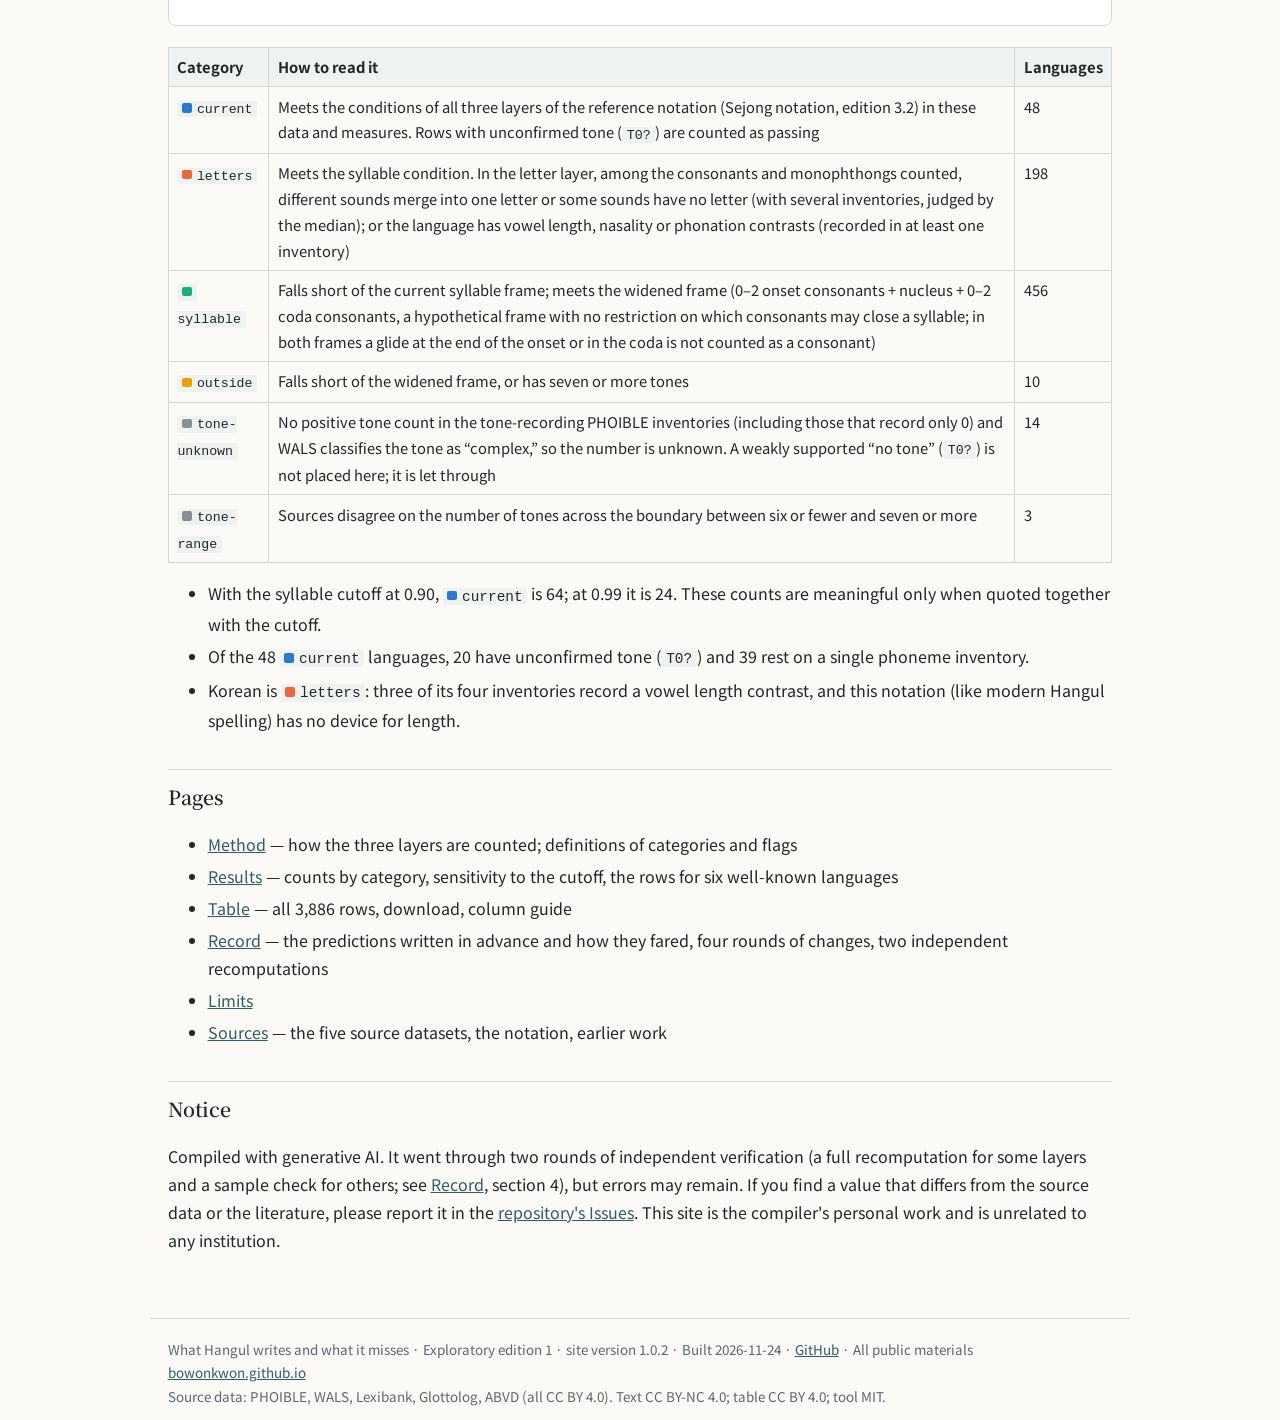
==== commit 2ae84385: "Site version 1.0.2: plainer chart explanations (a one-line introduction and named paragraphs for eac" ====
--- a/docs/en/index.html
+++ b/docs/en/index.html
@@ -43,7 +43,7 @@
 </tbody>
 </table></div>
 <p>The 729 languages with all three layers fall into these categories (syllable cutoff 0.95).</p>
-<div class="fig"><h3>Categories of the 729 rows with all three layers, by syllable cutoff</h3><p class="lead">The 729 rows with data in all three layers, divided by the first condition they run into.</p><div class="legend"><span><i class="sw pt p-current" style="background-color:#2a78d6"></i><code>current</code> <span class="pn">(plain)</span></span><span><i class="sw pt p-letters" style="background-color:#eb6834"></i><code>letters</code> <span class="pn">(diagonal stripes)</span></span><span><i class="sw pt p-syllable" style="background-color:#1baf7a"></i><code>syllable</code> <span class="pn">(dots)</span></span><span><i class="sw pt p-outside" style="background-color:#eda100"></i><code>outside</code> <span class="pn">(grid)</span></span><span><i class="sw pt p-und" style="background-color:#8a8f96"></i>Undetermined (tone) <span class="pn">(vertical stripes)</span></span></div><svg class="cat" viewBox="0 0 720 142" role="img" aria-label="Categories of the 729 rows with all three layers, by syllable cutoff"><defs><pattern id="pt-letters-t" width="8" height="8" patternUnits="userSpaceOnUse" patternTransform="rotate(45)"><rect width="3" height="8" fill="#ffffff" fill-opacity=".55"/></pattern><pattern id="pt-syllable-t" width="8" height="8" patternUnits="userSpaceOnUse"><circle cx="4" cy="4" r="2" fill="#ffffff" fill-opacity=".7"/></pattern><pattern id="pt-outside-t" width="8" height="8" patternUnits="userSpaceOnUse"><path d="M0 4H8M4 0V8" stroke="#ffffff" stroke-opacity=".7" stroke-width="1.8"/></pattern><pattern id="pt-und-t" width="8" height="8" patternUnits="userSpaceOnUse"><rect width="3" height="8" fill="#ffffff" fill-opacity=".55"/></pattern></defs><text x="90" y="19.0" dominant-baseline="central" text-anchor="end" font-size="17" fill="#22262a">θ 0.90</text><rect x="100.000" y="4" width="53.026" height="30" fill="#2a78d6"><title>current: 64 (θ 0.90)</title></rect><text x="126.5" y="19.0" dominant-baseline="central" text-anchor="middle" font-size="16" font-weight="700" fill="#ffffff" stroke="#2a78d6" stroke-width="6" stroke-linejoin="round" paint-order="stroke" pointer-events="none">64</text><rect x="155.026" y="4" width="248.560" height="30" fill="#eb6834"><title>letters: 300 (θ 0.90)</title></rect><rect x="155.026" y="4" width="248.560" height="30" fill="url(#pt-letters-t)" pointer-events="none"/><text x="279.3" y="19.0" dominant-baseline="central" text-anchor="middle" font-size="16" font-weight="700" fill="#ffffff" stroke="#eb6834" stroke-width="6" stroke-linejoin="round" paint-order="stroke" pointer-events="none">300</text><rect x="405.586" y="4" width="282.529" height="30" fill="#1baf7a"><title>syllable: 341 (θ 0.90)</title></rect><rect x="405.586" y="4" width="282.529" height="30" fill="url(#pt-syllable-t)" pointer-events="none"/><text x="546.9" y="19.0" dominant-baseline="central" text-anchor="middle" font-size="16" font-weight="700" fill="#0b0b0b" stroke="#1baf7a" stroke-width="6" stroke-linejoin="round" paint-order="stroke" pointer-events="none">341</text><rect x="690.115" y="4" width="5.800" height="30" fill="#eda100"><title>outside: 7 (θ 0.90)</title></rect><rect x="690.115" y="4" width="5.800" height="30" fill="url(#pt-outside-t)" pointer-events="none"/><rect x="697.915" y="4" width="14.085" height="30" fill="#8a8f96"><title>Undetermined (tone): 17 (θ 0.90)</title></rect><rect x="697.915" y="4" width="14.085" height="30" fill="url(#pt-und-t)" pointer-events="none"/><text x="90" y="65.0" dominant-baseline="central" text-anchor="end" font-size="17" fill="#22262a" font-weight="700">θ 0.95</text><rect x="100.000" y="50" width="39.770" height="30" fill="#2a78d6"><title>current: 48 (θ 0.95)</title></rect><text x="119.9" y="65.0" dominant-baseline="central" text-anchor="middle" font-size="16" font-weight="700" fill="#ffffff" stroke="#2a78d6" stroke-width="6" stroke-linejoin="round" paint-order="stroke" pointer-events="none">48</text><rect x="141.770" y="50" width="164.049" height="30" fill="#eb6834"><title>letters: 198 (θ 0.95)</title></rect><rect x="141.770" y="50" width="164.049" height="30" fill="url(#pt-letters-t)" pointer-events="none"/><text x="223.8" y="65.0" dominant-baseline="central" text-anchor="middle" font-size="16" font-weight="700" fill="#ffffff" stroke="#eb6834" stroke-width="6" stroke-linejoin="round" paint-order="stroke" pointer-events="none">198</text><rect x="307.819" y="50" width="377.811" height="30" fill="#1baf7a"><title>syllable: 456 (θ 0.95)</title></rect><rect x="307.819" y="50" width="377.811" height="30" fill="url(#pt-syllable-t)" pointer-events="none"/><text x="496.7" y="65.0" dominant-baseline="central" text-anchor="middle" font-size="16" font-weight="700" fill="#0b0b0b" stroke="#1baf7a" stroke-width="6" stroke-linejoin="round" paint-order="stroke" pointer-events="none">456</text><rect x="687.630" y="50" width="8.285" height="30" fill="#eda100"><title>outside: 10 (θ 0.95)</title></rect><rect x="687.630" y="50" width="8.285" height="30" fill="url(#pt-outside-t)" pointer-events="none"/><rect x="697.915" y="50" width="14.085" height="30" fill="#8a8f96"><title>Undetermined (tone): 17 (θ 0.95)</title></rect><rect x="697.915" y="50" width="14.085" height="30" fill="url(#pt-und-t)" pointer-events="none"/><text x="90" y="111.0" dominant-baseline="central" text-anchor="end" font-size="17" fill="#22262a">θ 0.99</text><rect x="100.000" y="96" width="19.885" height="30" fill="#2a78d6"><title>current: 24 (θ 0.99)</title></rect><rect x="121.885" y="96" width="57.169" height="30" fill="#eb6834"><title>letters: 69 (θ 0.99)</title></rect><rect x="121.885" y="96" width="57.169" height="30" fill="url(#pt-letters-t)" pointer-events="none"/><text x="150.5" y="111.0" dominant-baseline="central" text-anchor="middle" font-size="16" font-weight="700" fill="#ffffff" stroke="#eb6834" stroke-width="6" stroke-linejoin="round" paint-order="stroke" pointer-events="none">69</text><rect x="181.053" y="96" width="468.949" height="30" fill="#1baf7a"><title>syllable: 566 (θ 0.99)</title></rect><rect x="181.053" y="96" width="468.949" height="30" fill="url(#pt-syllable-t)" pointer-events="none"/><text x="415.5" y="111.0" dominant-baseline="central" text-anchor="middle" font-size="16" font-weight="700" fill="#0b0b0b" stroke="#1baf7a" stroke-width="6" stroke-linejoin="round" paint-order="stroke" pointer-events="none">566</text><rect x="652.003" y="96" width="43.912" height="30" fill="#eda100"><title>outside: 53 (θ 0.99)</title></rect><rect x="652.003" y="96" width="43.912" height="30" fill="url(#pt-outside-t)" pointer-events="none"/><text x="674.0" y="111.0" dominant-baseline="central" text-anchor="middle" font-size="16" font-weight="700" fill="#0b0b0b" stroke="#eda100" stroke-width="6" stroke-linejoin="round" paint-order="stroke" pointer-events="none">53</text><rect x="697.915" y="96" width="14.085" height="30" fill="#8a8f96"><title>Undetermined (tone): 17 (θ 0.99)</title></rect><rect x="697.915" y="96" width="14.085" height="30" fill="url(#pt-und-t)" pointer-events="none"/></svg><p class="cap"><strong>Order in which a category is assigned.</strong> Rows that have tone but an unknown number of tones, or whose sources disagree across the boundary between six or fewer and seven or more (undetermined; <code>T0?</code> is not placed here and passes) → falls short of the widened frame or has seven or more tones (<code>outside</code>) → falls short of the current syllable frame (<code>syllable</code>) → runs into something in the letter layer (<code>letters</code>), otherwise <code>current</code>. A row that runs into several conditions gets only the first category: a <code>syllable</code> row may also have mergers in the letter layer.</p><p class="cap"><strong>θ (the syllable cutoff)</strong> is the threshold for saying that a language “meets the syllable condition”: the share of syllables in its wordlist that must fit the syllable frame. θ 0.95 means at least 95% of the syllables must fit (the share is compared after rounding to four decimals, and a share equal to θ meets the condition). 0.99 is a stricter cutoff and 0.90 a looser one.</p><p class="cap"><strong>How to read it.</strong> Each horizontal bar is the same 729 rows, and the width of a segment is the number of rows in that category. Segments differ by pattern as well as color: <code>current</code> plain, <code>letters</code> diagonal stripes, <code>syllable</code> dots, <code>outside</code> grid, undetermined vertical stripes (as in the legend above). The middle bar (θ 0.95, bold) is the cutoff used on this site: from the left, <code>current</code> 48, <code>letters</code> 198, <code>syllable</code> 456, <code>outside</code> 10, undetermined 17. The bars above and below divide the same rows again with a looser and a stricter cutoff. Across these three cutoffs, the stricter the cutoff, the more rows run into the syllable frame (<code>syllable</code>) and the fewer are <code>current</code>: <code>current</code> is 64 at θ 0.90 and 24 at 0.99. A category names the kind of condition that applies; the order of the segments is not a grade or a ranking. The counts are in the table below.</p><div class="tw"><table><thead><tr><th>Syllable cutoff</th><th><code>current</code></th><th><code>letters</code></th><th><code>syllable</code></th><th><code>outside</code></th><th>Undetermined (tone)</th></tr></thead><tbody><tr><td>θ 0.90</td><td>64</td><td>300</td><td>341</td><td>7</td><td>17</td></tr><tr><td><strong>θ 0.95</strong></td><td><strong>48</strong></td><td><strong>198</strong></td><td><strong>456</strong></td><td><strong>10</strong></td><td><strong>17</strong></td></tr><tr><td>θ 0.99</td><td>24</td><td>69</td><td>566</td><td>53</td><td>17</td></tr></tbody></table></div></div>
+<div class="fig"><h3>Categories of the 729 rows with all three layers, by syllable cutoff</h3><p class="lead">The 729 rows with data in all three layers, divided by the first condition they run into; one bar for each of three syllable cutoffs (θ).</p><div class="legend"><span><i class="sw pt p-current" style="background-color:#2a78d6"></i><code>current</code> <span class="pn">(plain)</span></span><span><i class="sw pt p-letters" style="background-color:#eb6834"></i><code>letters</code> <span class="pn">(diagonal stripes)</span></span><span><i class="sw pt p-syllable" style="background-color:#1baf7a"></i><code>syllable</code> <span class="pn">(dots)</span></span><span><i class="sw pt p-outside" style="background-color:#eda100"></i><code>outside</code> <span class="pn">(grid)</span></span><span><i class="sw pt p-und" style="background-color:#8a8f96"></i>Undetermined (tone) <span class="pn">(vertical stripes)</span></span></div><svg class="cat" viewBox="0 0 720 142" role="img" aria-label="Categories of the 729 rows with all three layers, by syllable cutoff"><defs><pattern id="pt-letters-t" width="8" height="8" patternUnits="userSpaceOnUse" patternTransform="rotate(45)"><rect width="3" height="8" fill="#ffffff" fill-opacity=".55"/></pattern><pattern id="pt-syllable-t" width="8" height="8" patternUnits="userSpaceOnUse"><circle cx="4" cy="4" r="2" fill="#ffffff" fill-opacity=".7"/></pattern><pattern id="pt-outside-t" width="8" height="8" patternUnits="userSpaceOnUse"><path d="M0 4H8M4 0V8" stroke="#ffffff" stroke-opacity=".7" stroke-width="1.8"/></pattern><pattern id="pt-und-t" width="8" height="8" patternUnits="userSpaceOnUse"><rect width="3" height="8" fill="#ffffff" fill-opacity=".55"/></pattern></defs><text x="90" y="19.0" dominant-baseline="central" text-anchor="end" font-size="17" fill="#22262a">θ 0.90</text><rect x="100.000" y="4" width="53.026" height="30" fill="#2a78d6"><title>current: 64 (θ 0.90)</title></rect><text x="126.5" y="19.0" dominant-baseline="central" text-anchor="middle" font-size="16" font-weight="700" fill="#ffffff" stroke="#2a78d6" stroke-width="6" stroke-linejoin="round" paint-order="stroke" pointer-events="none">64</text><rect x="155.026" y="4" width="248.560" height="30" fill="#eb6834"><title>letters: 300 (θ 0.90)</title></rect><rect x="155.026" y="4" width="248.560" height="30" fill="url(#pt-letters-t)" pointer-events="none"/><text x="279.3" y="19.0" dominant-baseline="central" text-anchor="middle" font-size="16" font-weight="700" fill="#ffffff" stroke="#eb6834" stroke-width="6" stroke-linejoin="round" paint-order="stroke" pointer-events="none">300</text><rect x="405.586" y="4" width="282.529" height="30" fill="#1baf7a"><title>syllable: 341 (θ 0.90)</title></rect><rect x="405.586" y="4" width="282.529" height="30" fill="url(#pt-syllable-t)" pointer-events="none"/><text x="546.9" y="19.0" dominant-baseline="central" text-anchor="middle" font-size="16" font-weight="700" fill="#0b0b0b" stroke="#1baf7a" stroke-width="6" stroke-linejoin="round" paint-order="stroke" pointer-events="none">341</text><rect x="690.115" y="4" width="5.800" height="30" fill="#eda100"><title>outside: 7 (θ 0.90)</title></rect><rect x="690.115" y="4" width="5.800" height="30" fill="url(#pt-outside-t)" pointer-events="none"/><rect x="697.915" y="4" width="14.085" height="30" fill="#8a8f96"><title>Undetermined (tone): 17 (θ 0.90)</title></rect><rect x="697.915" y="4" width="14.085" height="30" fill="url(#pt-und-t)" pointer-events="none"/><text x="90" y="65.0" dominant-baseline="central" text-anchor="end" font-size="17" fill="#22262a" font-weight="700">θ 0.95</text><rect x="100.000" y="50" width="39.770" height="30" fill="#2a78d6"><title>current: 48 (θ 0.95)</title></rect><text x="119.9" y="65.0" dominant-baseline="central" text-anchor="middle" font-size="16" font-weight="700" fill="#ffffff" stroke="#2a78d6" stroke-width="6" stroke-linejoin="round" paint-order="stroke" pointer-events="none">48</text><rect x="141.770" y="50" width="164.049" height="30" fill="#eb6834"><title>letters: 198 (θ 0.95)</title></rect><rect x="141.770" y="50" width="164.049" height="30" fill="url(#pt-letters-t)" pointer-events="none"/><text x="223.8" y="65.0" dominant-baseline="central" text-anchor="middle" font-size="16" font-weight="700" fill="#ffffff" stroke="#eb6834" stroke-width="6" stroke-linejoin="round" paint-order="stroke" pointer-events="none">198</text><rect x="307.819" y="50" width="377.811" height="30" fill="#1baf7a"><title>syllable: 456 (θ 0.95)</title></rect><rect x="307.819" y="50" width="377.811" height="30" fill="url(#pt-syllable-t)" pointer-events="none"/><text x="496.7" y="65.0" dominant-baseline="central" text-anchor="middle" font-size="16" font-weight="700" fill="#0b0b0b" stroke="#1baf7a" stroke-width="6" stroke-linejoin="round" paint-order="stroke" pointer-events="none">456</text><rect x="687.630" y="50" width="8.285" height="30" fill="#eda100"><title>outside: 10 (θ 0.95)</title></rect><rect x="687.630" y="50" width="8.285" height="30" fill="url(#pt-outside-t)" pointer-events="none"/><rect x="697.915" y="50" width="14.085" height="30" fill="#8a8f96"><title>Undetermined (tone): 17 (θ 0.95)</title></rect><rect x="697.915" y="50" width="14.085" height="30" fill="url(#pt-und-t)" pointer-events="none"/><text x="90" y="111.0" dominant-baseline="central" text-anchor="end" font-size="17" fill="#22262a">θ 0.99</text><rect x="100.000" y="96" width="19.885" height="30" fill="#2a78d6"><title>current: 24 (θ 0.99)</title></rect><rect x="121.885" y="96" width="57.169" height="30" fill="#eb6834"><title>letters: 69 (θ 0.99)</title></rect><rect x="121.885" y="96" width="57.169" height="30" fill="url(#pt-letters-t)" pointer-events="none"/><text x="150.5" y="111.0" dominant-baseline="central" text-anchor="middle" font-size="16" font-weight="700" fill="#ffffff" stroke="#eb6834" stroke-width="6" stroke-linejoin="round" paint-order="stroke" pointer-events="none">69</text><rect x="181.053" y="96" width="468.949" height="30" fill="#1baf7a"><title>syllable: 566 (θ 0.99)</title></rect><rect x="181.053" y="96" width="468.949" height="30" fill="url(#pt-syllable-t)" pointer-events="none"/><text x="415.5" y="111.0" dominant-baseline="central" text-anchor="middle" font-size="16" font-weight="700" fill="#0b0b0b" stroke="#1baf7a" stroke-width="6" stroke-linejoin="round" paint-order="stroke" pointer-events="none">566</text><rect x="652.003" y="96" width="43.912" height="30" fill="#eda100"><title>outside: 53 (θ 0.99)</title></rect><rect x="652.003" y="96" width="43.912" height="30" fill="url(#pt-outside-t)" pointer-events="none"/><text x="674.0" y="111.0" dominant-baseline="central" text-anchor="middle" font-size="16" font-weight="700" fill="#0b0b0b" stroke="#eda100" stroke-width="6" stroke-linejoin="round" paint-order="stroke" pointer-events="none">53</text><rect x="697.915" y="96" width="14.085" height="30" fill="#8a8f96"><title>Undetermined (tone): 17 (θ 0.99)</title></rect><rect x="697.915" y="96" width="14.085" height="30" fill="url(#pt-und-t)" pointer-events="none"/></svg><p class="axis">Across = number of rows (the same 729 in each bar) · down = syllable cutoff θ</p><p class="cap"><strong>In short</strong> At this site’s cutoff (θ 0.95) the largest category is <code>syllable</code> (456 rows), and <code>current</code> has 48 rows. Across these three cutoffs, the stricter the cutoff, the fewer rows are <code>current</code> (64 at θ 0.90 → 48 at 0.95 → 24 at 0.99).</p><p class="cap"><strong>How the chart works</strong> Each horizontal bar is the same 729 rows, and the width of a segment is the number of rows in that category. Segments differ by pattern as well as color: <code>current</code> plain, <code>letters</code> diagonal stripes, <code>syllable</code> dots, <code>outside</code> grid, undetermined vertical stripes (as in the legend above). The middle bar (θ 0.95, bold) is the cutoff used on this site; the bars above and below divide the same rows again with a looser (0.90) and a stricter (0.99) cutoff. A count is written inside a segment only when the segment is wide enough.</p><p class="cap"><strong>Order in which a category is assigned</strong> (first condition checked first). Rows with no positive tone count in the tone-recording PHOIBLE inventories (including those that record only 0) and WALS classifies the tone as “complex,” so the number is unknown, or whose sources disagree across the boundary between six or fewer and seven or more (undetermined; <code>T0?</code> is not placed here and passes) → falls short of the widened frame or has seven or more tones (<code>outside</code>) → falls short of the current syllable frame (<code>syllable</code>) → runs into something in the letter layer (<code>letters</code>), otherwise <code>current</code>. A row that runs into several conditions gets only the first category: a <code>syllable</code> row may also have mergers in the letter layer.</p><p class="cap"><strong>Reading one value</strong> The <code>current</code> segment of the middle bar (48) means that 48 of the 729 rows with all three layers (6.6%) meet the conditions of all three layers of the reference notation at θ 0.95. Of these, 20 have unconfirmed tone (<code>T0?</code>) and are counted as passing.</p><p class="cap"><strong>The numbers</strong> At θ 0.95, from the left: <code>current</code> 48, <code>letters</code> 198, <code>syllable</code> 456, <code>outside</code> 10, undetermined 17. Across these three cutoffs, the stricter the cutoff, the more rows run into the syllable frame (<code>syllable</code>: 341 → 456 → 566) and the fewer are <code>current</code> (64 → 48 → 24). The undetermined rows (17) are the same at all three cutoffs, because they are decided by tone, not by the syllable cutoff. The counts are in the table below (where the undetermined rows are split into <code>tone-unknown</code>, 14, and <code>tone-range</code>, 3).</p><p class="cap"><strong>Easy to misread</strong> The left-to-right order of the segments is not the order in which categories are assigned, and it is not a grade or a ranking: a category names the kind of condition that applies. A row gets only the first category it runs into, so the <code>letters</code> segment is not every row with a problem in the letter layer: a <code>syllable</code> row may also have mergers in the letter layer. Category counts make sense only when quoted with the cutoff (θ). <code>current</code> means that the conditions are met in these data and measures; it does not mean that every sound contrast of the language is written by this notation.</p><p class="cap"><strong>Terms</strong> θ (the syllable cutoff): the threshold for saying that a language “meets the syllable condition,” that is, the share of syllables in its wordlist that must fit the syllable frame. θ 0.95 means at least 95% of the syllables must fit (the share is compared after rounding to four decimals, and a share equal to θ meets the condition); 0.99 is a stricter cutoff and 0.90 a looser one. Undetermined: the table’s <code>tone-unknown</code> (no positive tone count in the tone-recording PHOIBLE inventories (including those that record only 0) and WALS classifies the tone as “complex,” so the number is unknown, 14 rows; when WALS says “simple,” the row is taken to fit the six slots even without a count) and <code>tone-range</code> (the number of tones differs between sources across the boundary between six or fewer and seven or more, 3 rows) taken together. <code>T0?</code>: a weakly supported “no tone”; it is let through without knowing the number of tones. Nucleus: the central sound of a syllable (usually a vowel).</p><div class="tw"><table><thead><tr><th>Syllable cutoff</th><th><code>current</code></th><th><code>letters</code></th><th><code>syllable</code></th><th><code>outside</code></th><th>Undetermined (tone)</th></tr></thead><tbody><tr><td>θ 0.90</td><td>64</td><td>300</td><td>341</td><td>7</td><td>17</td></tr><tr><td><strong>θ 0.95</strong></td><td><strong>48</strong></td><td><strong>198</strong></td><td><strong>456</strong></td><td><strong>10</strong></td><td><strong>17</strong></td></tr><tr><td>θ 0.99</td><td>24</td><td>69</td><td>566</td><td>53</td><td>17</td></tr></tbody></table></div></div>
 <div class="tw"><table>
 <thead>
 <tr>
@@ -60,12 +60,12 @@
 </tr>
 <tr>
 <td><code class="cat c-letters">letters</code></td>
-<td>Meets the syllable condition. In the letter layer, different sounds merge into one letter or some sounds have no letter (with several inventories, judged by the median); or the language has vowel length, nasality or phonation contrasts (recorded in at least one inventory)</td>
+<td>Meets the syllable condition. In the letter layer, among the consonants and monophthongs counted, different sounds merge into one letter or some sounds have no letter (with several inventories, judged by the median); or the language has vowel length, nasality or phonation contrasts (recorded in at least one inventory)</td>
 <td>198</td>
 </tr>
 <tr>
 <td><code class="cat c-syllable">syllable</code></td>
-<td>Falls short of the current syllable frame; meets the widened frame (0–2 onset consonants + nucleus + 0–2 coda consonants, a hypothetical frame with no restriction on which consonants may close a syllable)</td>
+<td>Falls short of the current syllable frame; meets the widened frame (0–2 onset consonants + nucleus + 0–2 coda consonants, a hypothetical frame with no restriction on which consonants may close a syllable; in both frames a glide at the end of the onset or in the coda is not counted as a consonant)</td>
 <td>456</td>
 </tr>
 <tr>
@@ -75,7 +75,7 @@
 </tr>
 <tr>
 <td><code class="cat c-tone-unknown">tone-unknown</code></td>
-<td>Has tone but the number is unknown. A weakly supported “no tone” (<code>T0?</code>) is not placed here; it is let through</td>
+<td>No positive tone count in the tone-recording PHOIBLE inventories (including those that record only 0) and WALS classifies the tone as “complex,” so the number is unknown. A weakly supported “no tone” (<code>T0?</code>) is not placed here; it is let through</td>
 <td>14</td>
 </tr>
 <tr>
@@ -100,4 +100,4 @@
 <li><a href="sources.html">Sources</a> — the five source datasets, the notation, earlier work</li>
 </ul>
 <h2 id="notice">Notice<a class="hx" href="#notice" aria-label="Link to the section ‘Notice’">#</a></h2>
-<p>Compiled with generative AI. It went through two rounds of independent verification (a full recomputation for some layers and a sample check for others; see <a href="record.html">Record</a>, section 4), but errors may remain. If you find a value that differs from the source data or the literature, please report it in the <a href="https://github.com/BowonKwon/Hangul-Notation-Conditions/issues">repository's Issues</a>. This site is the compiler's personal work and is unrelated to any institution.</p><a class="totoc" href="#toc" aria-label="Back to the section list of this page">↑ Contents</a></main><footer>What Hangul writes and what it misses · Exploratory edition 1 · site version 1.0.1 · Built 2026-11-18 · <a href="https://github.com/BowonKwon/Hangul-Notation-Conditions">GitHub</a> · All public materials <a href="https://bowonkwon.github.io/en/">bowonkwon.github.io</a><br>Source data: PHOIBLE, WALS, Lexibank, Glottolog, ABVD (all CC BY 4.0). Text CC BY-NC 4.0; table CC BY 4.0; tool MIT.</footer><script src="../assets/nav.js"></script></body></html>
+<p>Compiled with generative AI. It went through two rounds of independent verification (a full recomputation for some layers and a sample check for others; see <a href="record.html">Record</a>, section 4), but errors may remain. If you find a value that differs from the source data or the literature, please report it in the <a href="https://github.com/BowonKwon/Hangul-Notation-Conditions/issues">repository's Issues</a>. This site is the compiler's personal work and is unrelated to any institution.</p><a class="totoc" href="#toc" aria-label="Back to the section list of this page">↑ Contents</a></main><footer>What Hangul writes and what it misses · Exploratory edition 1 · site version 1.0.2 · Built 2026-11-24 · <a href="https://github.com/BowonKwon/Hangul-Notation-Conditions">GitHub</a> · All public materials <a href="https://bowonkwon.github.io/en/">bowonkwon.github.io</a><br>Source data: PHOIBLE, WALS, Lexibank, Glottolog, ABVD (all CC BY 4.0). Text CC BY-NC 4.0; table CC BY 4.0; tool MIT.</footer><script src="../assets/nav.js"></script></body></html>
--- a/docs/assets/style.css
+++ b/docs/assets/style.css
@@ -37,10 +37,13 @@
 .fig svg{display:block;width:100%;height:auto}
 .fig .cap{color:var(--mut);font-size:.86rem;margin:.6rem 0 0;line-height:1.6}
 .fig .lead{margin:.1rem 0 .7rem;font-size:.93rem;line-height:1.6}
+.fig .axis{color:var(--mut);font-size:.8rem;margin:.35rem 0 .1rem;line-height:1.5}
 .keys{list-style:none;padding:0;margin:.2rem 0 .8rem;font-size:.86rem;color:var(--mut);line-height:1.55}.keys li{margin:.15rem 0;padding-left:1.1rem;text-indent:-1.1rem}
 .mtop small{display:block;color:var(--mut);font-size:.82rem;font-weight:400}.mtop .v small{text-align:right}.mtop>span:first-child{min-width:0}.mtop .v{flex:none}
 th code{word-break:normal;white-space:nowrap}.fig th{word-break:keep-all;overflow-wrap:normal}
-@media(max-width:600px){.fig svg.cat text{font-size:25px}.fig svg.map text{font-size:27px}}
+.fig svg.map .ln{display:none}
+@media(max-width:600px){.fig svg.cat text{font-size:25px}.fig svg.cat text[stroke]{stroke-width:3px}.fig svg.map .lw{display:none}.fig svg.map .ln{display:inline}}
+@media(max-width:360px){.fig svg.map .ln{font-size:40px}}
 .legend{display:flex;flex-wrap:wrap;gap:.25rem 1.1rem;font-size:.86rem;color:var(--mut);margin:.2rem 0 .6rem}
 .sw{display:inline-block;width:.72rem;height:.72rem;border-radius:2px;margin-right:.35rem;vertical-align:-1px}.sw.dot{border-radius:50%}.sw.dot.sm{width:.5rem;height:.5rem}
 .sw.pt{width:1.1rem;height:.85rem;vertical-align:-2px}.legend .pn{color:var(--mut)}
